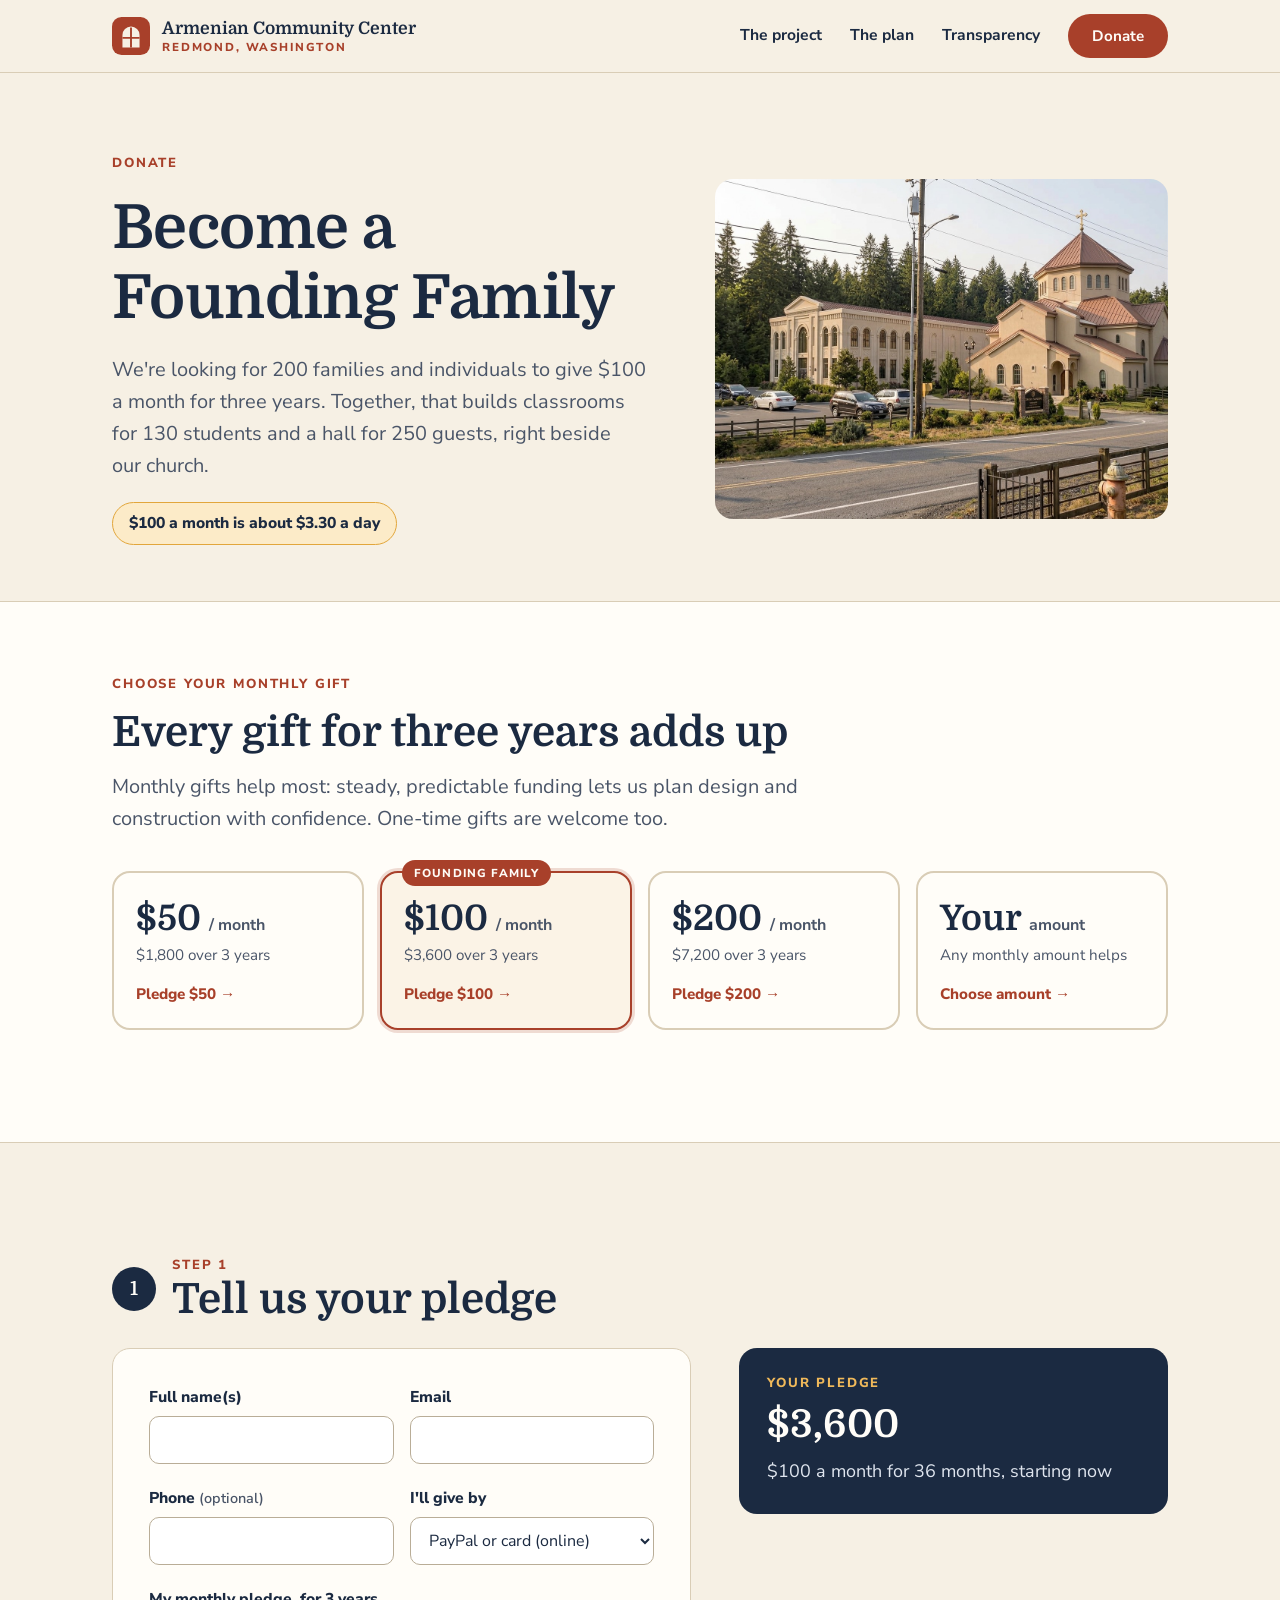
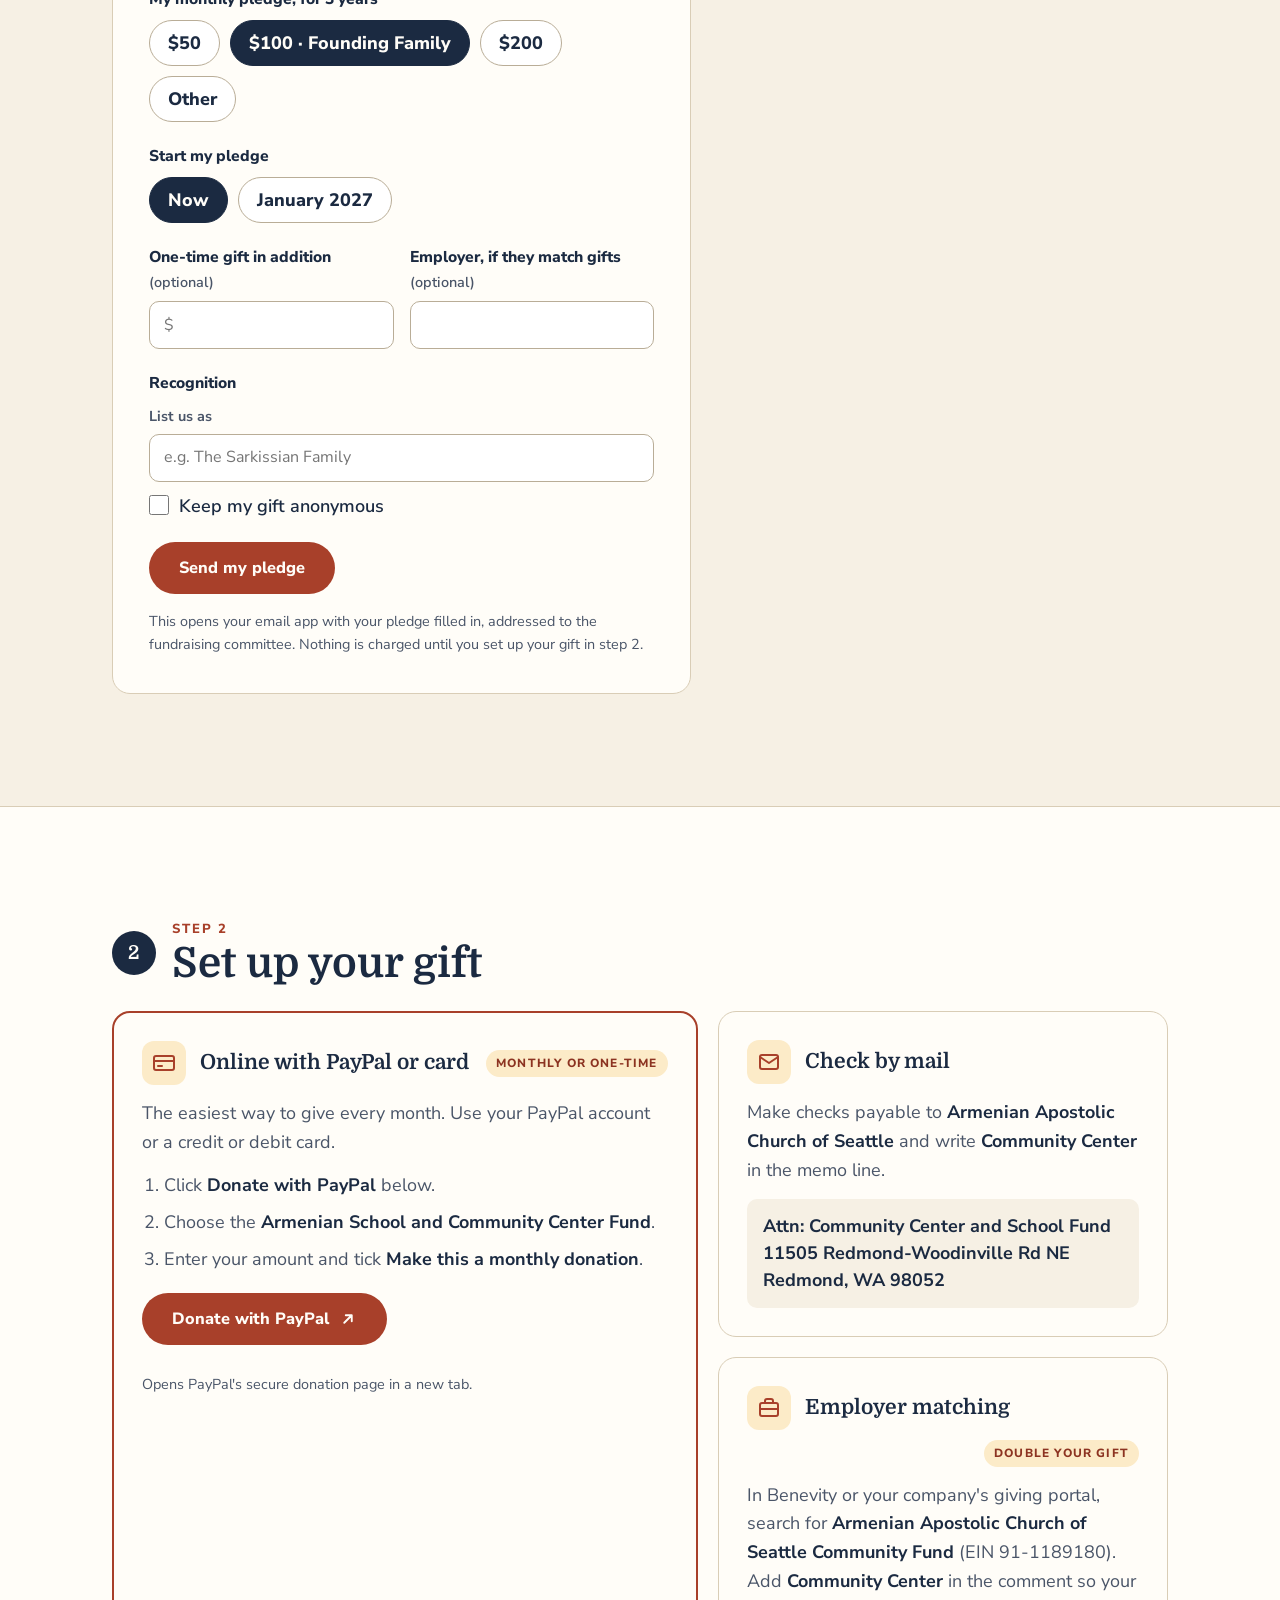
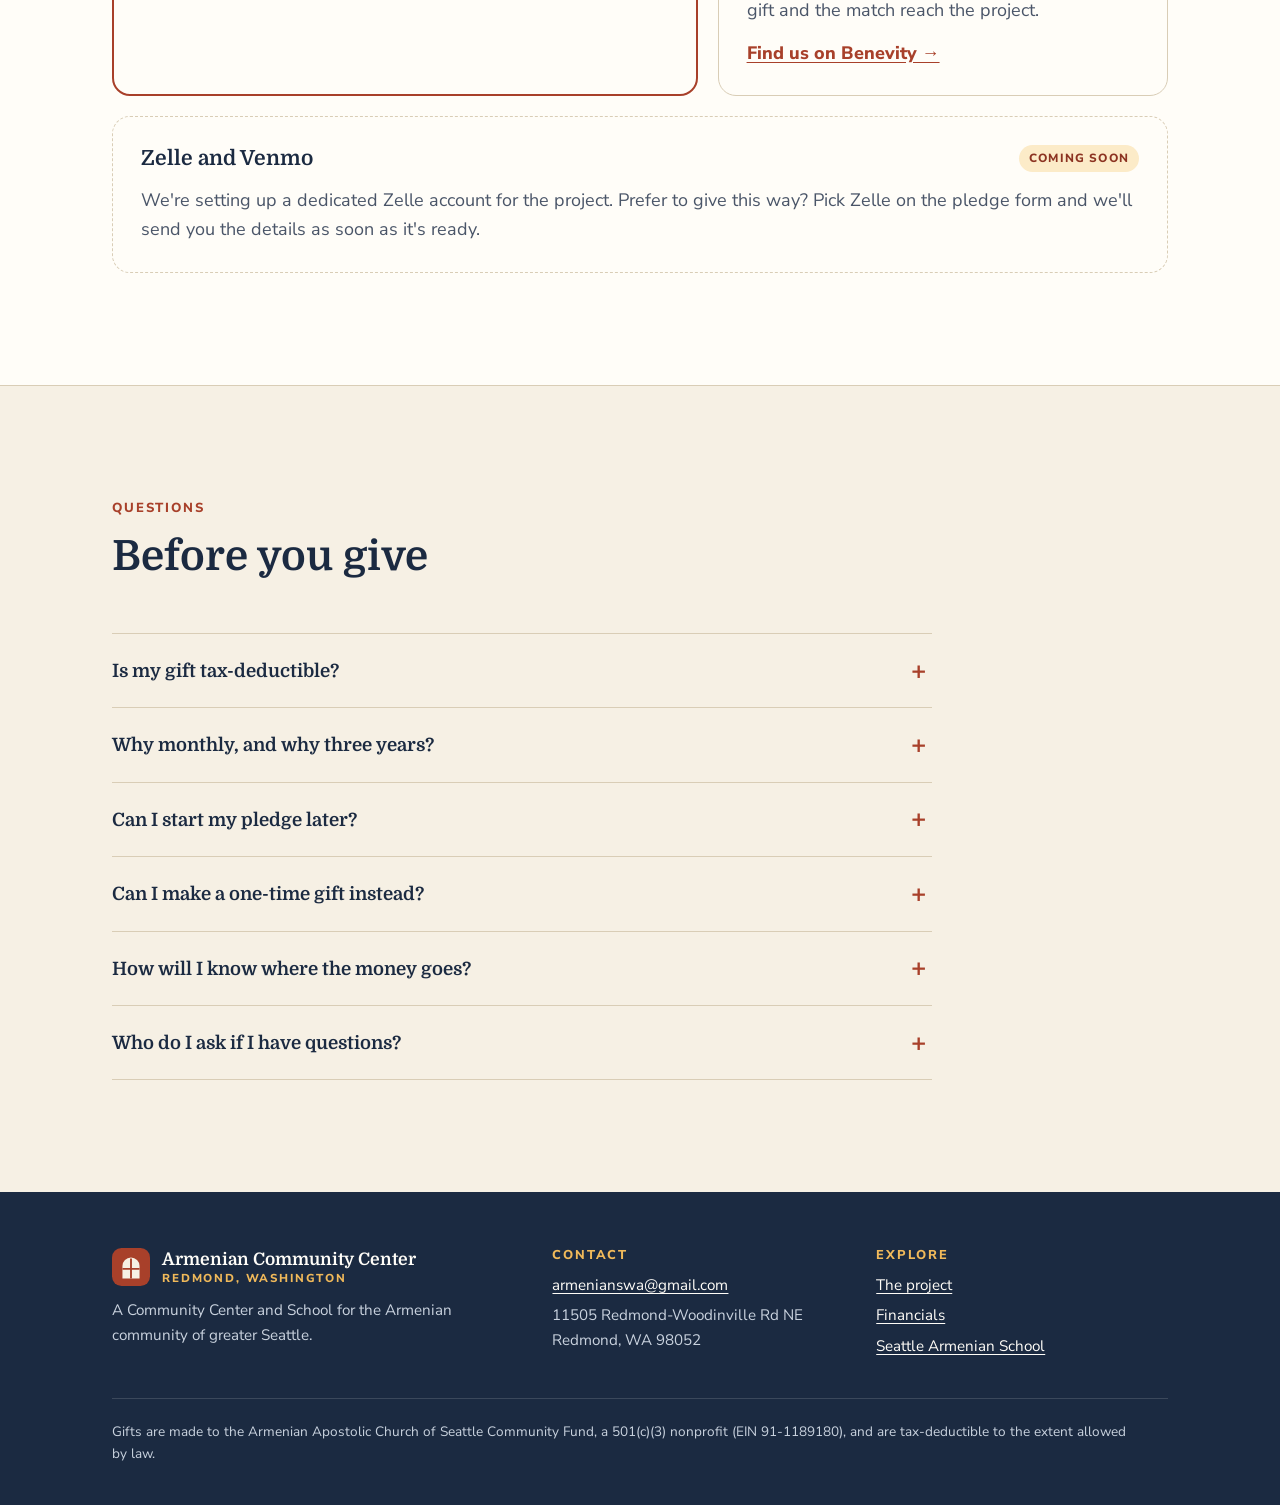
==== donate.html @ 94c4f982 "Add files via upload" ====
<!doctype html>
<html lang="en">
<head>
  <meta charset="utf-8">
  <meta name="viewport" content="width=device-width, initial-scale=1">
  <title>Donate · Armenian Community Center in Redmond</title>
  <meta name="description" content="Become a Founding Family: $100 a month for three years helps build the new Armenian Community Center and School in Redmond, WA.">
  <link rel="canonical" href="https://armenianheritagecenter.org/donate.html">
  <meta name="theme-color" content="#1b2a41">

  <meta property="og:type" content="website">
  <meta property="og:title" content="Become a Founding Family">
  <meta property="og:description" content="$100 a month for three years, about $3.30 a day, builds a home for the next generation of our community.">
  <meta property="og:url" content="https://armenianheritagecenter.org/donate.html">
  <meta property="og:image" content="https://armenianheritagecenter.org/assets/img/og-image.jpg">
  <meta name="twitter:card" content="summary_large_image">

  <link rel="icon" href="favicon.svg" type="image/svg+xml">
  <link rel="preconnect" href="https://fonts.googleapis.com">
  <link rel="preconnect" href="https://fonts.gstatic.com" crossorigin>
  <link href="https://fonts.googleapis.com/css2?family=Domine:wght@400..700&family=Nunito+Sans:wght@400;600;700;800&display=swap" rel="stylesheet">
  <link rel="stylesheet" href="assets/css/styles.css">
  <script src="assets/js/pledge.js" defer></script>
</head>
<body>
  <a class="skip-link" href="#main">Skip to content</a>

  <header class="site-header">
    <div class="wrap">
      <a class="brand" href="./" aria-label="Armenian Community Center, home">
        <svg class="brand-mark" viewBox="0 0 40 40" aria-hidden="true"><rect width="40" height="40" rx="10" fill="#a8402a"/><path d="M11 32V19a9 9 0 0 1 18 0v13z" fill="#f6f0e4"/><path d="M20 11v21M11 22h18" stroke="#a8402a" stroke-width="2"/></svg>
        <span class="brand-text">
          <span class="brand-name">Armenian Community Center</span>
          <span class="brand-sub">Redmond, Washington</span>
        </span>
      </a>
      <nav class="site-nav" aria-label="Main">
        <a class="nav-link" href="./#project">The project</a>
        <a class="nav-link" href="./#plan">The plan</a>
        <a class="nav-link" href="./#transparency">Transparency</a>
        <a class="btn btn-primary" href="donate.html" aria-current="page">Donate</a>
      </nav>
    </div>
  </header>

  <main id="main">

    <!-- Hero -->
    <section class="donate-hero">
      <div class="wrap">
        <div class="donate-hero-grid">
          <div class="donate-hero-copy">
            <p class="eyebrow">Donate</p>
            <h1>Become a Founding Family</h1>
            <p class="lede">We're looking for 200 families and individuals to give $100 a month for three years. Together, that builds classrooms for 130 students and a hall for 250 guests, right beside our church.</p>
            <p class="daily">$100 a month is about $3.30 a day</p>
          </div>
          <img src="assets/img/street.jpg" width="1195" height="896" alt="Street view rendering of the church and the new Community Center behind it">
        </div>
      </div>
    </section>

    <!-- Tiers -->
    <section class="section section-alt" style="padding-top:clamp(48px,6vw,72px)">
      <div class="wrap">
        <div class="section-head" style="margin-bottom:36px">
          <p class="eyebrow">Choose your monthly gift</p>
          <h2>Every gift for three years adds up</h2>
          <p class="lede">Monthly gifts help most: steady, predictable funding lets us plan design and construction with confidence. One-time gifts are welcome too.</p>
        </div>

        <div class="tiers">
          <button type="button" class="tier" data-amount="50" aria-pressed="false">
            <span class="tier-amount">$50 <small>/ month</small></span>
            <span class="tier-total">$1,800 over 3 years</span>
            <span class="tier-cta">Pledge $50 →</span>
          </button>
          <button type="button" class="tier tier-featured" data-amount="100" aria-pressed="true">
            <span class="tier-badge">Founding Family</span>
            <span class="tier-amount">$100 <small>/ month</small></span>
            <span class="tier-total">$3,600 over 3 years</span>
            <span class="tier-cta">Pledge $100 →</span>
          </button>
          <button type="button" class="tier" data-amount="200" aria-pressed="false">
            <span class="tier-amount">$200 <small>/ month</small></span>
            <span class="tier-total">$7,200 over 3 years</span>
            <span class="tier-cta">Pledge $200 →</span>
          </button>
          <button type="button" class="tier" data-amount="other" aria-pressed="false">
            <span class="tier-amount">Your <small>amount</small></span>
            <span class="tier-total">Any monthly amount helps</span>
            <span class="tier-cta">Choose amount →</span>
          </button>
        </div>
      </div>
    </section>

    <!-- Step 1: Pledge -->
    <section class="section" id="pledge">
      <div class="wrap">
        <div class="step-head">
          <span class="step-num" aria-hidden="true">1</span>
          <div>
            <p class="eyebrow">Step 1</p>
            <h2>Tell us your pledge</h2>
          </div>
        </div>

        <div class="pledge">
          <form class="form" id="pledge-form" novalidate>
            <div class="field-row">
              <div class="field">
                <label for="p-name">Full name(s)</label>
                <input id="p-name" name="name" type="text" autocomplete="name" required>
              </div>
              <div class="field">
                <label for="p-email">Email</label>
                <input id="p-email" name="email" type="email" autocomplete="email" required>
              </div>
            </div>
            <div class="field-row">
              <div class="field">
                <label for="p-phone">Phone <span class="hint">(optional)</span></label>
                <input id="p-phone" name="phone" type="tel" autocomplete="tel">
              </div>
              <div class="field">
                <label for="p-method">I'll give by</label>
                <select id="p-method" name="method">
                  <option>PayPal or card (online)</option>
                  <option>Check</option>
                  <option>Employer match (Benevity or similar)</option>
                  <option>Zelle, when available</option>
                  <option>Not sure yet, please contact me</option>
                </select>
              </div>
            </div>

            <fieldset>
              <legend>My monthly pledge, for 3 years</legend>
              <div class="chips">
                <label class="chip"><input type="radio" name="amount" value="50"><span>$50</span></label>
                <label class="chip"><input type="radio" name="amount" value="100" checked><span>$100 · Founding Family</span></label>
                <label class="chip"><input type="radio" name="amount" value="200"><span>$200</span></label>
                <label class="chip"><input type="radio" name="amount" value="other"><span>Other</span></label>
              </div>
              <div class="other-amount" id="other-wrap">
                <span aria-hidden="true">$</span>
                <input id="p-other" name="other" type="text" inputmode="decimal" aria-label="Other monthly amount in dollars" placeholder="Monthly amount">
              </div>
            </fieldset>

            <fieldset>
              <legend>Start my pledge</legend>
              <div class="chips">
                <label class="chip"><input type="radio" name="start" value="Now" checked><span>Now</span></label>
                <label class="chip"><input type="radio" name="start" value="January 2027"><span>January 2027</span></label>
              </div>
            </fieldset>

            <div class="field-row">
              <div class="field">
                <label for="p-onetime">One-time gift in addition <span class="hint">(optional)</span></label>
                <input id="p-onetime" name="onetime" type="text" inputmode="decimal" placeholder="$">
              </div>
              <div class="field">
                <label for="p-employer">Employer, if they match gifts <span class="hint">(optional)</span></label>
                <input id="p-employer" name="employer" type="text" autocomplete="organization">
              </div>
            </div>

            <fieldset>
              <legend>Recognition</legend>
              <div class="field">
                <label for="p-listas" class="hint" style="font-weight:700">List us as</label>
                <input id="p-listas" name="listas" type="text" placeholder="e.g. The Sarkissian Family">
              </div>
              <label class="check"><input type="checkbox" name="anonymous" id="p-anon"> Keep my gift anonymous</label>
            </fieldset>

            <p class="form-error" id="form-error" role="alert"></p>
            <button type="submit" class="btn btn-primary">Send my pledge</button>
            <p class="fine" style="margin-top:-6px">This opens your email app with your pledge filled in, addressed to the fundraising committee. Nothing is charged until you set up your gift in step 2.</p>
          </form>

          <aside class="pledge-aside" aria-live="polite">
            <div class="aside-box">
              <h3>Your pledge</h3>
              <div class="aside-total" id="sum-total">$3,600</div>
              <p id="sum-detail">$100 a month for 36 months</p>
            </div>

            <div class="sent" id="sent">
              <h3>Almost done: press send in your email app</h3>
              <p>If no email window opened, copy your pledge below and send it to <a href="mailto:armenianswa@gmail.com">armenianswa@gmail.com</a>.</p>
              <pre id="sent-text"></pre>
              <div class="actions">
                <button type="button" class="btn btn-ghost" id="copy-btn">Copy pledge</button>
                <a class="btn btn-primary" href="#ways">Next: set up your gift</a>
              </div>
            </div>
          </aside>
        </div>
      </div>
    </section>

    <!-- Step 2: Ways to give -->
    <section class="section section-alt" id="ways">
      <div class="wrap">
        <div class="step-head">
          <span class="step-num" aria-hidden="true">2</span>
          <div>
            <p class="eyebrow">Step 2</p>
            <h2>Set up your gift</h2>
          </div>
        </div>

        <div class="ways">
          <article class="way way-featured">
            <div class="way-head">
              <div class="card-icon" aria-hidden="true"><svg viewBox="0 0 24 24" fill="none" stroke="currentColor" stroke-width="2" stroke-linecap="round" stroke-linejoin="round"><rect x="2" y="5" width="20" height="14" rx="2"/><path d="M2 10h20M6 15h4"/></svg></div>
              <h3>Online with PayPal or card</h3>
              <span class="way-tag">Monthly or one-time</span>
            </div>
            <p>The easiest way to give every month. Use your PayPal account or a credit or debit card.</p>
            <ol>
              <li>Click <b>Donate with PayPal</b> below.</li>
              <li>Choose the <b>Armenian School and Community Center Fund</b>.</li>
              <li>Enter your amount and tick <b>Make this a monthly donation</b>.</li>
            </ol>
            <a class="btn btn-primary" href="https://www.paypal.com/donate/?hosted_button_id=6P25MGTZ4MEZ8" target="_blank" rel="noopener" style="align-self:flex-start;margin-top:6px">
              Donate with PayPal
              <svg viewBox="0 0 24 24" fill="none" stroke="currentColor" stroke-width="2.5" stroke-linecap="round" stroke-linejoin="round" aria-hidden="true"><path d="M7 17 17 7M9 7h8v8"/></svg>
            </a>
            <p class="fine">Opens PayPal's secure donation page in a new tab.</p>
          </article>

          <article class="way">
            <div class="way-head">
              <div class="card-icon" aria-hidden="true"><svg viewBox="0 0 24 24" fill="none" stroke="currentColor" stroke-width="2" stroke-linecap="round" stroke-linejoin="round"><rect x="3" y="5" width="18" height="14" rx="2"/><path d="m3 7 9 6 9-6"/></svg></div>
              <h3>Check by mail</h3>
            </div>
            <p>Make checks payable to <b style="color:var(--navy)">Armenian Apostolic Church of Seattle</b> and write <b style="color:var(--navy)">Community Center</b> in the memo line.</p>
            <address class="address">
              Attn: Community Center and School Fund<br>
              11505 Redmond-Woodinville Rd NE<br>
              Redmond, WA 98052
            </address>
          </article>

          <article class="way">
            <div class="way-head">
              <div class="card-icon" aria-hidden="true"><svg viewBox="0 0 24 24" fill="none" stroke="currentColor" stroke-width="2" stroke-linecap="round" stroke-linejoin="round"><rect x="3" y="7" width="18" height="13" rx="2"/><path d="M8 7V5a2 2 0 0 1 2-2h4a2 2 0 0 1 2 2v2M3 13h18"/></svg></div>
              <h3>Employer matching</h3>
              <span class="way-tag">Double your gift</span>
            </div>
            <p>In Benevity or your company's giving portal, search for <b style="color:var(--navy)">Armenian Apostolic Church of Seattle Community Fund</b> (EIN 91-1189180). Add <b style="color:var(--navy)">Community Center</b> in the comment so your gift and the match reach the project.</p>
            <a class="card-link" href="https://causes.benevity.org/causes/840-911189180" target="_blank" rel="noopener" style="font-weight:800">Find us on Benevity →</a>
          </article>

          <article class="way ways-soon">
            <div class="way-head">
              <h3>Zelle and Venmo</h3>
              <span class="way-tag">Coming soon</span>
            </div>
            <p>We're setting up a dedicated Zelle account for the project. Prefer to give this way? Pick Zelle on the pledge form and we'll send you the details as soon as it's ready.</p>
          </article>
        </div>
      </div>
    </section>

    <!-- FAQ -->
    <section class="section" id="faq">
      <div class="wrap">
        <div class="section-head">
          <p class="eyebrow">Questions</p>
          <h2>Before you give</h2>
        </div>
        <div class="faq">
          <details>
            <summary>Is my gift tax-deductible?</summary>
            <p>Yes, to the extent allowed by law. Gifts are made to the Armenian Apostolic Church of Seattle Community Fund, a 501(c)(3) nonprofit, EIN 91-1189180.</p>
          </details>
          <details>
            <summary>Why monthly, and why three years?</summary>
            <p>Steady monthly gifts give the project predictable funding for planning, permits and construction. Three years covers design, building and opening. After that, rental income from the hall, kitchen and classrooms is planned to keep the center self-supporting.</p>
          </details>
          <details>
            <summary>Can I start my pledge later?</summary>
            <p>Yes. Choose January 2027 on the pledge form and we'll follow up when it's time to begin.</p>
          </details>
          <details>
            <summary>Can I make a one-time gift instead?</summary>
            <p>Absolutely. Use PayPal or mail a check for any amount, or add a one-time gift on top of your monthly pledge.</p>
          </details>
          <details>
            <summary>How will I know where the money goes?</summary>
            <p>We publish what has been raised and spent on our <a href="./#transparency">home page</a>, as reported by the project treasurer, and update it as the project moves forward.</p>
          </details>
          <details>
            <summary>Who do I ask if I have questions?</summary>
            <p>Email the fundraising committee at <a href="mailto:armenianswa@gmail.com">armenianswa@gmail.com</a>. We're happy to help.</p>
          </details>
        </div>
      </div>
    </section>

  </main>

  <footer class="site-footer">
    <div class="wrap">
      <div class="footer-grid">
        <div class="footer-brand">
          <a class="brand" href="./">
            <svg class="brand-mark" viewBox="0 0 40 40" aria-hidden="true"><rect width="40" height="40" rx="10" fill="#a8402a"/><path d="M11 32V19a9 9 0 0 1 18 0v13z" fill="#f6f0e4"/><path d="M20 11v21M11 22h18" stroke="#a8402a" stroke-width="2"/></svg>
            <span class="brand-text">
              <span class="brand-name">Armenian Community Center</span>
              <span class="brand-sub">Redmond, Washington</span>
            </span>
          </a>
          <p>A Community Center and School for the Armenian community of greater Seattle.</p>
        </div>
        <div>
          <h3>Contact</h3>
          <ul>
            <li><a href="mailto:armenianswa@gmail.com">armenianswa@gmail.com</a></li>
            <li>11505 Redmond-Woodinville Rd NE<br>Redmond, WA 98052</li>
          </ul>
        </div>
        <div>
          <h3>Explore</h3>
          <ul>
            <li><a href="./">The project</a></li>
            <li><a href="./#transparency">Financials</a></li>
            <li><a href="https://seattlearmenianschool.org/" rel="noopener">Seattle Armenian School</a></li>
          </ul>
        </div>
      </div>
      <p class="footer-legal">Gifts are made to the Armenian Apostolic Church of Seattle Community Fund, a 501(c)(3) nonprofit (EIN 91-1189180), and are tax-deductible to the extent allowed by law.</p>
    </div>
  </footer>
</body>
</html>
---- assets/css/styles.css ----
/* Armenian Community Center — shared styles
   Palette and type match the campaign deck and pledge form. */

:root {
  --cream: #f6f0e4;
  --paper: #fffdf8;
  --sand: #e9e1d2;
  --line: #d9cdb6;
  --navy: #1b2a41;
  --navy-2: #26395a;
  --muted: #4a5568;
  --rust: #a8402a;
  --rust-dark: #8c3321;
  --gold: #f0b95a;
  --gold-soft: #fcebc8;

  --serif: "Domine", Georgia, "Times New Roman", serif;
  --sans: "Nunito Sans", "Helvetica Neue", Arial, sans-serif;

  --radius: 18px;
  --radius-sm: 12px;
  --wrap: 1120px;
  --gutter: clamp(16px, 4vw, 32px);
  --section: clamp(64px, 9vw, 112px);

  color-scheme: light;
}

*,
*::before,
*::after { box-sizing: border-box; }

html { scroll-behavior: smooth; -webkit-text-size-adjust: 100%; }

body {
  margin: 0;
  background: var(--cream);
  color: var(--navy);
  font-family: var(--sans);
  font-size: 18px;
  line-height: 1.6;
  text-rendering: optimizeLegibility;
}

img { display: block; max-width: 100%; height: auto; }

a { color: var(--rust); text-underline-offset: 3px; }
a:hover { color: var(--rust-dark); }

h1, h2, h3 {
  font-family: var(--serif);
  font-weight: 700;
  line-height: 1.15;
  margin: 0;
  text-wrap: balance;
}
h1 { font-size: clamp(2.3rem, 5.4vw, 3.8rem); letter-spacing: -0.01em; }
h2 { font-size: clamp(1.8rem, 3.6vw, 2.6rem); }
h3 { font-size: 1.3rem; }
p { margin: 0; text-wrap: pretty; }

:focus-visible { outline: 3px solid var(--gold); outline-offset: 3px; border-radius: 4px; }

.wrap { width: 100%; max-width: var(--wrap); margin: 0 auto; padding: 0 var(--gutter); }

.eyebrow {
  font-family: var(--sans);
  font-size: 0.82rem;
  font-weight: 800;
  letter-spacing: 0.14em;
  text-transform: uppercase;
  color: var(--rust);
}

.lede { font-size: clamp(1.08rem, 1.6vw, 1.25rem); color: var(--muted); max-width: 40em; }

.skip-link {
  position: absolute; left: -9999px; top: 0;
  background: var(--navy); color: var(--paper); padding: 10px 16px; z-index: 100;
}
.skip-link:focus { left: 16px; top: 16px; }

/* ---------- Buttons ---------- */

.btn {
  display: inline-flex; align-items: center; justify-content: center; gap: 10px;
  min-height: 52px; padding: 0 28px;
  border-radius: 999px; border: 2px solid transparent;
  font-family: var(--sans); font-size: 1.02rem; font-weight: 800;
  text-decoration: none; cursor: pointer;
  transition: background-color .15s ease, color .15s ease, border-color .15s ease, transform .15s ease;
}
.btn:active { transform: translateY(1px); }
.btn-primary { background: var(--rust); color: var(--paper); }
.btn-primary:hover { background: var(--rust-dark); color: var(--paper); }
.btn-ghost { background: transparent; color: var(--navy); border-color: var(--navy); }
.btn-ghost:hover { background: var(--navy); color: var(--paper); }
.btn-light { background: var(--paper); color: var(--navy); }
.btn-light:hover { background: var(--gold); color: var(--navy); }
.btn-gold { background: var(--gold); color: var(--navy); }
.btn-gold:hover { background: #e6a940; color: var(--navy); }
.btn svg { width: 18px; height: 18px; flex: none; }

/* ---------- Header ---------- */

.site-header {
  position: sticky; top: 0; z-index: 50;
  background: rgba(246, 240, 228, 0.92);
  backdrop-filter: saturate(140%) blur(10px);
  -webkit-backdrop-filter: saturate(140%) blur(10px);
  border-bottom: 1px solid var(--line);
}
.site-header .wrap { display: flex; align-items: center; justify-content: space-between; gap: 16px; min-height: 72px; }

.brand { display: flex; align-items: center; gap: 12px; text-decoration: none; color: var(--navy); }
.brand:hover { color: var(--navy); }
.brand-mark { width: 38px; height: 38px; flex: none; }
.brand-text { display: flex; flex-direction: column; line-height: 1.1; }
.brand-name { font-family: var(--serif); font-weight: 700; font-size: 1.08rem; }
.brand-sub { font-size: 0.72rem; font-weight: 800; letter-spacing: 0.16em; text-transform: uppercase; color: var(--rust); margin-top: 3px; }

.site-nav { display: flex; align-items: center; gap: 28px; }
.site-nav a { color: var(--navy); text-decoration: none; font-weight: 700; font-size: 0.98rem; }
.site-nav a:hover { color: var(--rust); }
.site-nav .nav-link[aria-current="page"] { color: var(--rust); }
.site-nav .btn { min-height: 44px; padding: 0 22px; font-size: 0.95rem; color: var(--paper); }
.site-nav .btn:hover { color: var(--paper); }

@media (max-width: 760px) {
  .site-nav .nav-link { display: none; }
  .brand-name { font-size: 1rem; }
}
@media (max-width: 480px) {
  .site-header .brand-sub { display: none; }
  .site-header .wrap { min-height: 64px; }
  .site-nav .btn { min-height: 42px; padding: 0 18px; }
}

/* ---------- Hero ---------- */

.hero { padding: clamp(40px, 7vw, 88px) 0 var(--section); }
.hero-grid { display: grid; grid-template-columns: 1.05fr 1fr; gap: clamp(32px, 5vw, 64px); align-items: center; }
.hero-copy { display: flex; flex-direction: column; gap: 22px; }
.hero-actions { display: flex; flex-wrap: wrap; gap: 12px; margin-top: 6px; }
.hero-media { position: relative; }
.hero-media img { width: 100%; aspect-ratio: 4 / 3.3; object-fit: cover; border-radius: var(--radius); box-shadow: 0 30px 60px -30px rgba(27, 42, 65, 0.45); }
.hero-media figcaption { margin-top: 10px; font-size: 0.85rem; color: var(--muted); }

@media (max-width: 900px) {
  .hero-grid { grid-template-columns: 1fr; }
  .hero-media { order: -1; }
  .hero-media img { aspect-ratio: 4 / 3; }
}

/* ---------- Stat strip ---------- */

.stats {
  display: grid; grid-template-columns: repeat(4, 1fr);
  background: var(--navy); color: var(--paper);
  border-radius: var(--radius); overflow: hidden;
  margin-top: clamp(40px, 6vw, 72px);
}
.stat { padding: 26px 24px; border-left: 1px solid rgba(255, 253, 248, 0.14); }
.stat:first-child { border-left: none; }
.stat-num { font-family: var(--serif); font-size: clamp(1.9rem, 3.4vw, 2.6rem); font-weight: 700; color: var(--gold); line-height: 1.1; }
.stat-label { font-size: 0.98rem; color: #dfe5ee; margin-top: 6px; }

@media (max-width: 760px) {
  .stats { grid-template-columns: 1fr 1fr; }
  .stat:nth-child(3) { border-left: none; }
  .stat:nth-child(n+3) { border-top: 1px solid rgba(255, 253, 248, 0.14); }
}

/* ---------- Sections ---------- */

.section { padding: var(--section) 0; }
.section-alt { background: var(--paper); border-top: 1px solid var(--line); border-bottom: 1px solid var(--line); }
.section-dark { background: var(--navy); color: var(--paper); }
.section-dark .eyebrow { color: var(--gold); }
.section-dark .lede { color: #dfe5ee; }

.section-head { display: flex; flex-direction: column; gap: 14px; margin-bottom: clamp(32px, 5vw, 52px); max-width: 760px; }

/* ---------- Today → Tomorrow ---------- */

.compare { display: flex; flex-direction: column; gap: 12px; }
.compare-head, .compare-row { display: grid; grid-template-columns: 150px 1fr 40px 1.15fr; gap: 16px; align-items: stretch; }
.compare-head { padding-bottom: 4px; }
.compare-head span { font-size: 0.8rem; font-weight: 800; letter-spacing: 0.14em; text-transform: uppercase; }
.compare-head .from { grid-column: 2; color: var(--muted); }
.compare-head .to { grid-column: 4; color: var(--rust); }
.compare-label { align-self: center; font-size: 0.82rem; font-weight: 800; letter-spacing: 0.14em; text-transform: uppercase; }
.compare-from, .compare-to { padding: 16px 20px; border-radius: var(--radius-sm); font-size: 1.02rem; line-height: 1.45; display: flex; align-items: center; }
.compare-from { background: var(--sand); color: #3d4654; }
.compare-to { background: var(--navy); color: var(--paper); }
.compare-to b { color: var(--gold); }
.compare-arrow { align-self: center; justify-self: center; color: var(--rust); }
.compare-arrow svg { width: 28px; height: 28px; }

@media (max-width: 760px) {
  .compare-head { display: none; }
  .compare-row { grid-template-columns: 1fr; gap: 8px; padding-top: 18px; border-top: 1px solid var(--line); }
  .compare-row:first-of-type { border-top: none; padding-top: 0; }
  .compare-arrow { transform: rotate(90deg); justify-self: start; margin-left: 16px; }
  .compare-arrow svg { width: 22px; height: 22px; }
}

/* ---------- Floor plans ---------- */

.floors { display: grid; grid-template-columns: 1fr 1fr; gap: 28px; }
.floor { background: var(--paper); border: 1px solid var(--line); border-radius: var(--radius); overflow: hidden; display: flex; flex-direction: column; }
.floor-img { display: block; background: #eeeae2; }
.floor-img img { width: 100%; aspect-ratio: 4 / 3; object-fit: contain; transition: transform .4s ease; }
.floor-img:hover img { transform: scale(1.03); }
.floor-body { padding: 26px 28px 30px; display: flex; flex-direction: column; gap: 12px; }
.ticks { margin: 4px 0 0; padding: 0; list-style: none; display: flex; flex-direction: column; gap: 8px; }
.ticks li { position: relative; padding-left: 22px; color: var(--muted); }
.ticks li::before { content: ""; position: absolute; left: 2px; top: 0.62em; width: 8px; height: 8px; border-radius: 2px; background: var(--rust); transform: rotate(45deg); }
.ticks li b { color: var(--navy); }

.site-note { display: grid; grid-template-columns: 1.2fr 1fr; gap: clamp(28px, 4vw, 52px); align-items: center; margin-top: clamp(40px, 6vw, 64px); }
.site-note img { border-radius: var(--radius); width: 100%; aspect-ratio: 4 / 3; object-fit: cover; }
.site-note-copy { display: flex; flex-direction: column; gap: 14px; }

@media (max-width: 860px) {
  .floors, .site-note { grid-template-columns: 1fr; }
}

/* ---------- The plan ---------- */

.equation {
  display: grid; grid-template-columns: repeat(3, 1fr) auto 1.25fr; gap: 0; align-items: stretch;
  background: rgba(255, 253, 248, 0.06); border: 1px solid rgba(255, 253, 248, 0.16); border-radius: var(--radius); overflow: hidden;
}
.eq-part { padding: 26px 24px; display: flex; flex-direction: column; gap: 4px; border-left: 1px solid rgba(255, 253, 248, 0.16); }
.eq-part:first-child { border-left: none; }
.eq-num { font-family: var(--serif); font-size: clamp(1.8rem, 3.2vw, 2.5rem); font-weight: 700; line-height: 1.1; }
.eq-label { color: #dfe5ee; font-size: 0.98rem; }
.eq-equals { display: flex; align-items: center; padding: 0 6px; font-family: var(--serif); font-size: 2rem; color: var(--gold); border-left: 1px solid rgba(255, 253, 248, 0.16); }
.eq-total { background: var(--gold); color: var(--navy); }
.eq-total .eq-label { color: var(--navy); }

.plan-notes { display: grid; grid-template-columns: repeat(3, 1fr); gap: 24px; margin-top: 36px; }
.plan-note { display: flex; flex-direction: column; gap: 8px; }
.plan-note h3 { font-size: 1.12rem; color: var(--gold); font-family: var(--sans); font-weight: 800; }
.plan-note p { color: #dfe5ee; }

.timeline { list-style: none; margin: clamp(48px, 7vw, 72px) 0 0; padding: 0; display: grid; grid-template-columns: repeat(4, 1fr); }
.timeline li { position: relative; padding: 34px 20px 0 0; }
.timeline li::before { content: ""; position: absolute; top: 9px; left: 0; right: 0; height: 4px; background: rgba(255, 253, 248, 0.25); }
.timeline li::after { content: ""; position: absolute; top: 0; left: 0; width: 22px; height: 22px; border-radius: 50%; background: var(--navy); border: 4px solid var(--paper); }
.timeline li.done::after { background: var(--gold); border-color: var(--gold); }
.timeline li:last-child::before { right: 24px; }
.tl-when { font-size: 0.8rem; font-weight: 800; letter-spacing: 0.14em; text-transform: uppercase; color: var(--gold); }
.tl-what { font-family: var(--serif); font-size: 1.15rem; margin-top: 6px; line-height: 1.3; }
.tl-detail { color: #c9d2de; font-size: 0.95rem; margin-top: 4px; }

@media (max-width: 860px) {
  .equation { grid-template-columns: 1fr 1fr 1fr; }
  .eq-equals { display: none; }
  .eq-total { grid-column: 1 / -1; border-left: none; border-top: 1px solid rgba(255, 253, 248, 0.16); }
  .plan-notes { grid-template-columns: 1fr; }
  .timeline { grid-template-columns: 1fr; gap: 26px; }
  .timeline li { padding: 0 0 0 40px; }
  .timeline li::before { top: 22px; bottom: -30px; left: 9px; right: auto; width: 4px; height: auto; }
  .timeline li:last-child::before { display: none; }
}
@media (max-width: 520px) {
  .equation { grid-template-columns: 1fr; }
  .eq-part { border-left: none; border-top: 1px solid rgba(255, 253, 248, 0.16); }
  .eq-part:first-child { border-top: none; }
}

/* ---------- Transparency ---------- */

.money { display: grid; grid-template-columns: repeat(3, 1fr); gap: 20px; }
.money-card { background: var(--paper); border: 1px solid var(--line); border-radius: var(--radius); padding: 26px 28px; }
.money-label { font-size: 0.8rem; font-weight: 800; letter-spacing: 0.14em; text-transform: uppercase; color: var(--rust); }
.money-num { font-family: var(--serif); font-size: clamp(2rem, 3.6vw, 2.7rem); font-weight: 700; margin-top: 6px; line-height: 1.1; }
.money-detail { color: var(--muted); margin-top: 6px; font-size: 0.98rem; }

.ledger { margin-top: 24px; background: var(--paper); border: 1px solid var(--line); border-radius: var(--radius); padding: 10px 28px; }
.ledger-row { display: flex; justify-content: space-between; gap: 16px; padding: 14px 0; border-top: 1px solid var(--line); }
.ledger-row:first-child { border-top: none; }
.ledger-row span:last-child { font-weight: 800; white-space: nowrap; font-variant-numeric: tabular-nums; }
.ledger-row.total span { font-weight: 800; }
.fine { font-size: 0.9rem; color: var(--muted); margin-top: 14px; }

@media (max-width: 760px) {
  .money { grid-template-columns: 1fr; }
  .ledger { padding: 6px 20px; }
}

/* ---------- Help cards ---------- */

.cards { display: grid; grid-template-columns: repeat(3, 1fr); gap: 20px; }
.card { background: var(--paper); border: 1px solid var(--line); border-radius: var(--radius); padding: 28px; display: flex; flex-direction: column; gap: 12px; }
.card-icon { width: 44px; height: 44px; border-radius: 12px; background: var(--gold-soft); color: var(--rust); display: grid; place-items: center; }
.card-icon svg { width: 24px; height: 24px; }
.card p { color: var(--muted); }
.card .card-link { margin-top: auto; padding-top: 6px; font-weight: 800; }

@media (max-width: 860px) { .cards { grid-template-columns: 1fr; } }

/* ---------- CTA band ---------- */

.cta-band { background: var(--rust); color: var(--paper); border-radius: var(--radius); padding: clamp(32px, 5vw, 56px); display: grid; grid-template-columns: 1fr auto; gap: 28px; align-items: center; }
.cta-band h2 { color: var(--paper); }
.cta-band p { color: #fbe3dc; margin-top: 10px; font-size: 1.1rem; }

@media (max-width: 760px) { .cta-band { grid-template-columns: 1fr; } }

/* ---------- Footer ---------- */

.site-footer { background: var(--navy); color: #c9d2de; padding: 56px 0 40px; font-size: 0.95rem; }
.site-footer a { color: var(--paper); }
.site-footer a:hover { color: var(--gold); }
.footer-grid { display: grid; grid-template-columns: 1.4fr 1fr 1fr; gap: 32px; }
.footer-grid h3 { font-family: var(--sans); font-size: 0.8rem; font-weight: 800; letter-spacing: 0.14em; text-transform: uppercase; color: var(--gold); margin-bottom: 10px; }
.footer-grid ul { list-style: none; margin: 0; padding: 0; display: flex; flex-direction: column; gap: 6px; }
.footer-brand { display: flex; flex-direction: column; gap: 12px; }
.footer-brand .brand { color: var(--paper); }
.footer-brand .brand-sub { color: var(--gold); }
.footer-legal { border-top: 1px solid rgba(255, 253, 248, 0.14); margin-top: 40px; padding-top: 22px; font-size: 0.85rem; }

@media (max-width: 760px) { .footer-grid { grid-template-columns: 1fr; } }

/* ================= Donate page ================= */

.donate-hero { padding: clamp(40px, 7vw, 80px) 0 clamp(32px, 5vw, 56px); }
.donate-hero-grid { display: grid; grid-template-columns: 1.2fr 1fr; gap: clamp(28px, 5vw, 60px); align-items: center; }
.donate-hero-copy { display: flex; flex-direction: column; gap: 20px; }
.donate-hero img { border-radius: var(--radius); width: 100%; aspect-ratio: 4 / 3; object-fit: cover; }
.daily { display: inline-flex; align-items: center; gap: 10px; align-self: flex-start; padding: 8px 16px; border-radius: 999px; background: var(--gold-soft); border: 1.5px solid #e2a63b; font-weight: 800; font-size: 0.98rem; }

@media (max-width: 860px) {
  .donate-hero-grid { grid-template-columns: 1fr; }
  .donate-hero img { display: none; }
}

/* Tiers */
.tiers { display: grid; grid-template-columns: repeat(4, 1fr); gap: 16px; }
.tier {
  position: relative; display: flex; flex-direction: column; gap: 6px; text-align: left;
  padding: 26px 22px 22px; border-radius: var(--radius); border: 2px solid var(--line); background: var(--paper);
  font: inherit; color: inherit; cursor: pointer; transition: border-color .15s ease, transform .15s ease, box-shadow .15s ease;
}
.tier:hover { border-color: var(--navy); transform: translateY(-2px); }
.tier[aria-pressed="true"] { border-color: var(--rust); box-shadow: 0 0 0 3px rgba(168, 64, 42, 0.18); }
.tier-featured { border-color: var(--rust); background: #fbf3e6; }
.tier-badge { position: absolute; top: -13px; left: 20px; background: var(--rust); color: var(--paper); font-size: 0.72rem; font-weight: 800; letter-spacing: 0.1em; text-transform: uppercase; padding: 4px 12px; border-radius: 999px; }
.tier-amount { font-family: var(--serif); font-size: 2.2rem; font-weight: 700; line-height: 1.1; }
.tier-amount small { font-family: var(--sans); font-size: 1rem; font-weight: 700; color: var(--muted); }
.tier-total { color: var(--muted); font-size: 0.95rem; }
.tier-cta { margin-top: 8px; font-weight: 800; color: var(--rust); font-size: 0.95rem; }

@media (max-width: 860px) { .tiers { grid-template-columns: 1fr 1fr; row-gap: 24px; } }
@media (max-width: 420px) { .tiers { grid-template-columns: 1fr; } }

/* Steps */
.step-head { display: flex; align-items: center; gap: 16px; margin-bottom: 24px; }
.step-num { width: 44px; height: 44px; flex: none; border-radius: 50%; background: var(--navy); color: var(--paper); display: grid; place-items: center; font-family: var(--serif); font-weight: 700; font-size: 1.2rem; }

/* Pledge form */
.pledge { display: grid; grid-template-columns: 1.35fr 1fr; gap: clamp(24px, 4vw, 48px); align-items: start; }
.form { background: var(--paper); border: 1px solid var(--line); border-radius: var(--radius); padding: clamp(22px, 3.5vw, 36px); display: flex; flex-direction: column; gap: 22px; }
.form fieldset { border: none; margin: 0; padding: 0; display: flex; flex-direction: column; gap: 10px; min-width: 0; }
.form legend, .form .label { font-weight: 800; font-size: 0.98rem; padding: 0; margin-bottom: 8px; }
.form .hint { font-weight: 600; color: var(--muted); font-size: 0.9rem; }
.field-row { display: grid; grid-template-columns: 1fr 1fr; gap: 16px; }
.field { display: flex; flex-direction: column; gap: 6px; min-width: 0; }
.field label { font-weight: 800; font-size: 0.98rem; }
.form input[type="text"], .form input[type="email"], .form input[type="tel"], .form select {
  width: 100%; min-height: 48px; padding: 10px 14px;
  border: 1.5px solid #b9ad97; border-radius: 10px; background: #fff;
  font: inherit; font-size: 1rem; color: var(--navy);
}
.form input:focus, .form select:focus { outline: none; border-color: var(--navy); box-shadow: 0 0 0 3px rgba(240, 185, 90, 0.5); }

.chips { display: flex; flex-wrap: wrap; gap: 10px; }
.chip { position: relative; }
.chip input { position: absolute; opacity: 0; inset: 0; width: 100%; height: 100%; margin: 0; cursor: pointer; }
.chip span { display: inline-flex; align-items: center; min-height: 46px; padding: 0 18px; border-radius: 999px; border: 1.5px solid #b9ad97; background: #fff; font-weight: 800; cursor: pointer; transition: all .12s ease; }
.chip input:checked + span { background: var(--navy); border-color: var(--navy); color: var(--paper); }
.chip input:focus-visible + span { outline: 3px solid var(--gold); outline-offset: 2px; }
.other-amount { display: none; align-items: center; gap: 8px; max-width: 220px; }
.other-amount.show { display: flex; }
.other-amount span { font-weight: 800; font-size: 1.2rem; }

.check { display: flex; align-items: flex-start; gap: 10px; font-weight: 600; cursor: pointer; }
.check input { width: 20px; height: 20px; margin: 3px 0 0; accent-color: var(--rust); flex: none; }

.form .btn { align-self: flex-start; }
.form-error { color: #9b1c1c; font-weight: 700; display: none; }
.form-error.show { display: block; }

.pledge-aside { display: flex; flex-direction: column; gap: 18px; position: sticky; top: 96px; }
.aside-box { background: var(--navy); color: var(--paper); border-radius: var(--radius); padding: 28px; display: flex; flex-direction: column; gap: 12px; }
.aside-box h3 { color: var(--gold); font-family: var(--sans); font-size: 0.82rem; font-weight: 800; letter-spacing: 0.14em; text-transform: uppercase; }
.aside-box p { color: #dfe5ee; }
.aside-total { font-family: var(--serif); font-size: 2.4rem; font-weight: 700; line-height: 1.1; color: var(--paper); }

.sent { display: none; flex-direction: column; gap: 14px; background: #eef6ee; border: 1.5px solid #6aa36f; border-radius: var(--radius); padding: 24px; }
.sent.show { display: flex; }
.sent h3 { font-family: var(--sans); font-weight: 800; font-size: 1.1rem; }
.sent pre { margin: 0; white-space: pre-wrap; background: #fff; border: 1px solid var(--line); border-radius: 10px; padding: 14px; font-family: var(--sans); font-size: 0.92rem; max-height: 240px; overflow: auto; }
.sent .actions { display: flex; flex-wrap: wrap; gap: 10px; }
.sent .btn { min-height: 44px; padding: 0 20px; font-size: 0.95rem; }

@media (max-width: 860px) {
  .pledge { grid-template-columns: 1fr; }
  .pledge-aside { position: static; }
}
@media (max-width: 560px) { .field-row { grid-template-columns: 1fr; } }

/* Ways to give */
.ways { display: grid; grid-template-columns: 1.3fr 1fr; gap: 20px; }
.way { min-width: 0; background: var(--paper); border: 1px solid var(--line); border-radius: var(--radius); padding: 28px; display: flex; flex-direction: column; gap: 14px; }
.way-featured { grid-row: span 2; border: 2px solid var(--rust); }
.way-head { display: flex; flex-wrap: wrap; align-items: center; gap: 10px 14px; }
.way-tag { margin-left: auto; font-size: 0.74rem; font-weight: 800; letter-spacing: 0.1em; text-transform: uppercase; background: var(--gold-soft); color: var(--rust-dark); padding: 4px 10px; border-radius: 999px; white-space: nowrap; }
.way p, .way li { color: var(--muted); }
.way ol { margin: 0; padding-left: 22px; display: flex; flex-direction: column; gap: 8px; }
.way ol b { color: var(--navy); }
.address { font-style: normal; background: var(--cream); border-radius: 10px; padding: 14px 16px; color: var(--navy); font-weight: 700; line-height: 1.5; }
.ways-soon { grid-column: 1 / -1; background: transparent; border-style: dashed; }

@media (max-width: 860px) {
  .ways { grid-template-columns: minmax(0, 1fr); }
  .way-featured { grid-row: auto; }
}

/* FAQ */
.faq { max-width: 820px; display: flex; flex-direction: column; }
.faq details { border-top: 1px solid var(--line); }
.faq details:last-child { border-bottom: 1px solid var(--line); }
.faq summary { list-style: none; cursor: pointer; padding: 22px 44px 22px 0; position: relative; font-family: var(--serif); font-weight: 700; font-size: 1.15rem; }
.faq summary::-webkit-details-marker { display: none; }
.faq summary::after { content: "+"; position: absolute; right: 6px; top: 50%; transform: translateY(-50%); font-family: var(--sans); font-size: 1.6rem; color: var(--rust); line-height: 1; }
.faq details[open] summary::after { content: "–"; }
.faq details p { padding: 0 0 22px; color: var(--muted); max-width: 680px; }

/* 404 */
.notfound { min-height: 60vh; display: grid; place-items: center; text-align: center; padding: 80px 0; }
.notfound .wrap { display: flex; flex-direction: column; align-items: center; gap: 18px; }

@media (prefers-reduced-motion: reduce) {
  html { scroll-behavior: auto; }
  * { transition: none !important; }
}
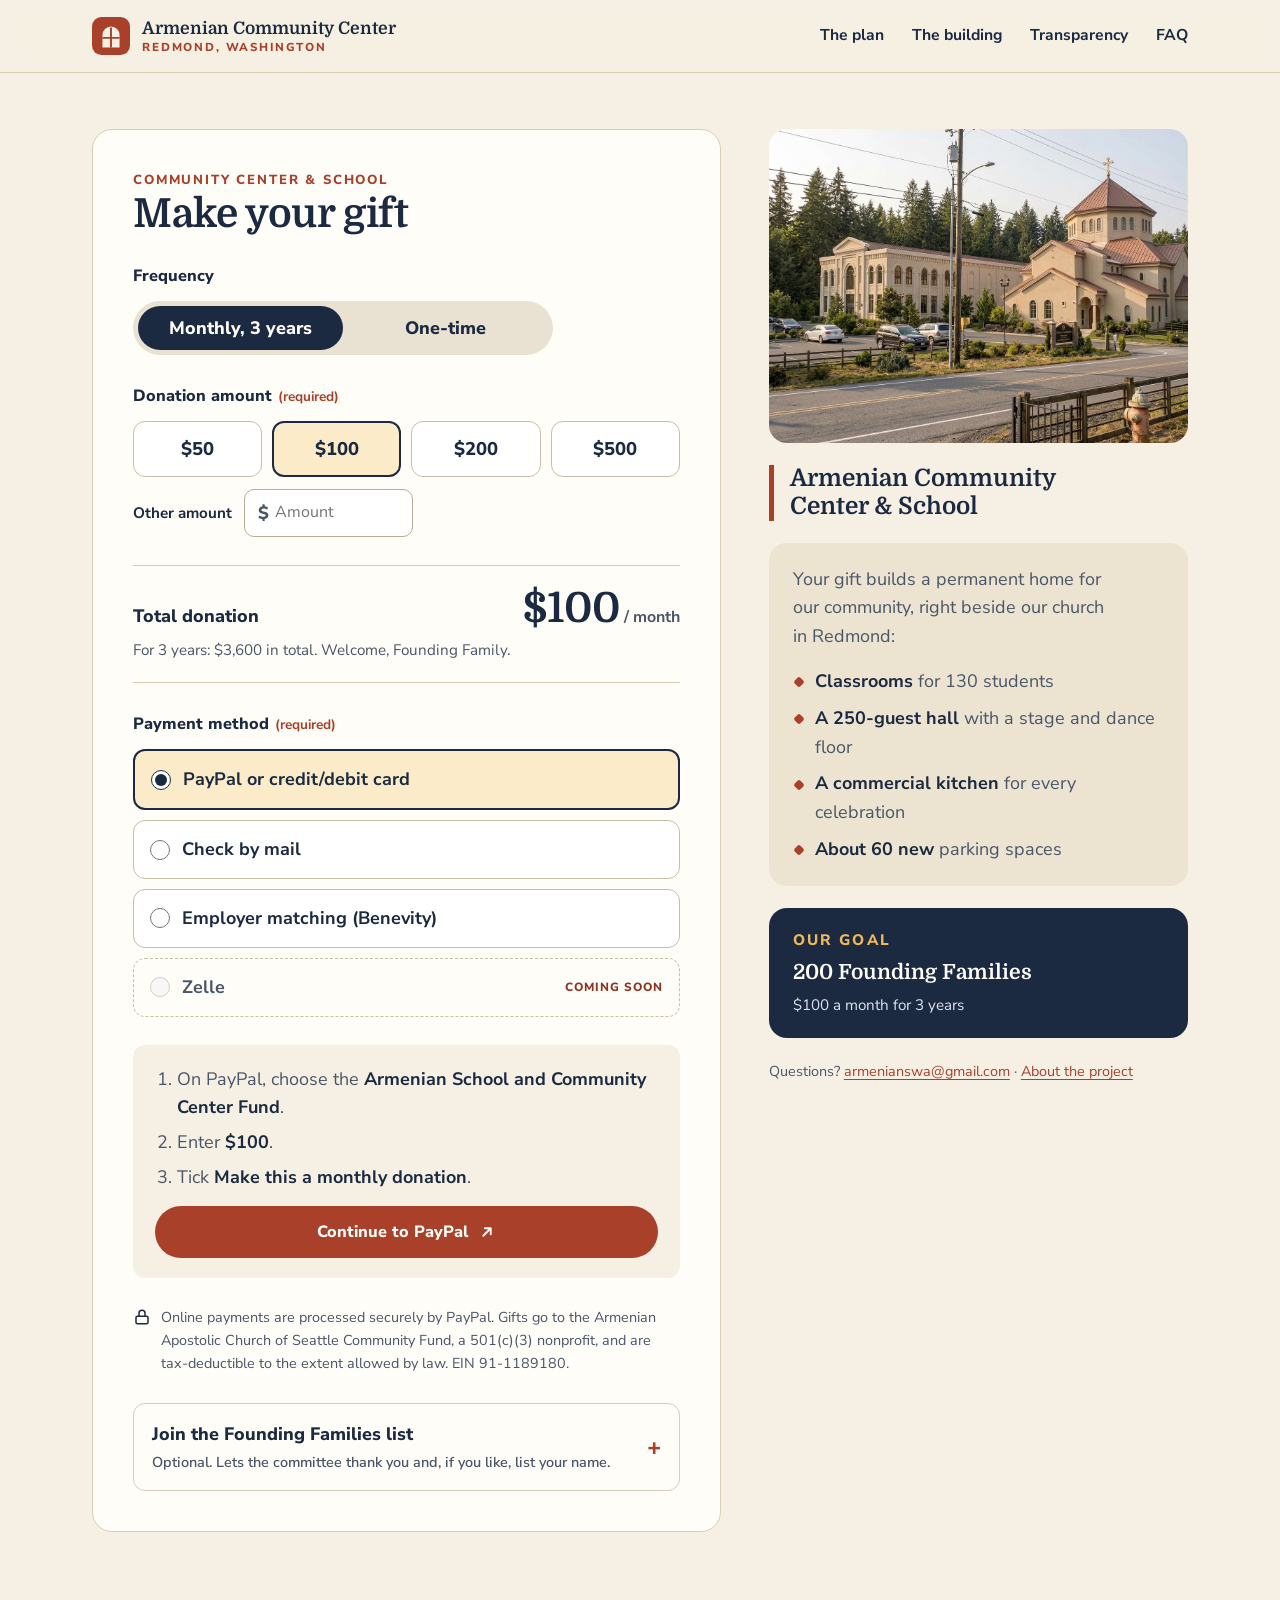
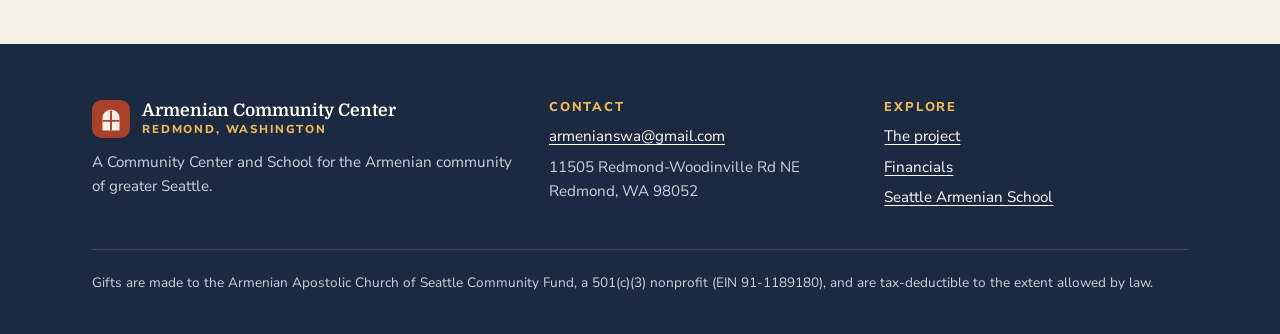
==== commit ee3545a5: "Add files via upload" ====
--- a/donate.html
+++ b/donate.html
@@ -4,12 +4,12 @@
   <meta charset="utf-8">
   <meta name="viewport" content="width=device-width, initial-scale=1">
   <title>Donate · Armenian Community Center in Redmond</title>
-  <meta name="description" content="Become a Founding Family: $100 a month for three years helps build the new Armenian Community Center and School in Redmond, WA.">
+  <meta name="description" content="Give to the new Armenian Community Center and School in Redmond, WA. Become a Founding Family with $100 a month for three years.">
   <link rel="canonical" href="https://armenianheritagecenter.org/donate.html">
   <meta name="theme-color" content="#1b2a41">
 
   <meta property="og:type" content="website">
-  <meta property="og:title" content="Become a Founding Family">
+  <meta property="og:title" content="Donate to the Armenian Community Center">
   <meta property="og:description" content="$100 a month for three years, about $3.30 a day, builds a home for the next generation of our community.">
   <meta property="og:url" content="https://armenianheritagecenter.org/donate.html">
   <meta property="og:image" content="https://armenianheritagecenter.org/assets/img/og-image.jpg">
@@ -18,9 +18,9 @@
   <link rel="icon" href="favicon.svg" type="image/svg+xml">
   <link rel="preconnect" href="https://fonts.googleapis.com">
   <link rel="preconnect" href="https://fonts.gstatic.com" crossorigin>
-  <link href="https://fonts.googleapis.com/css2?family=Domine:wght@400..700&family=Nunito+Sans:wght@400;600;700;800&display=swap" rel="stylesheet">
+  <link href="https://fonts.googleapis.com/css2?family=Domine:wght@400..700&family=Nunito+Sans:ital,wght@0,400;0,600;0,700;0,800;1,400&display=swap" rel="stylesheet">
   <link rel="stylesheet" href="assets/css/styles.css">
-  <script src="assets/js/pledge.js" defer></script>
+  <script src="assets/js/give.js" defer></script>
 </head>
 <body>
   <a class="skip-link" href="#main">Skip to content</a>
@@ -35,275 +35,161 @@
         </span>
       </a>
       <nav class="site-nav" aria-label="Main">
-        <a class="nav-link" href="./#project">The project</a>
         <a class="nav-link" href="./#plan">The plan</a>
+        <a class="nav-link" href="./#project">The building</a>
         <a class="nav-link" href="./#transparency">Transparency</a>
-        <a class="btn btn-primary" href="donate.html" aria-current="page">Donate</a>
+        <a class="nav-link" href="./#faq">FAQ</a>
       </nav>
     </div>
   </header>
 
-  <main id="main">
-
-    <!-- Hero -->
-    <section class="donate-hero">
-      <div class="wrap">
-        <div class="donate-hero-grid">
-          <div class="donate-hero-copy">
-            <p class="eyebrow">Donate</p>
-            <h1>Become a Founding Family</h1>
-            <p class="lede">We're looking for 200 families and individuals to give $100 a month for three years. Together, that builds classrooms for 130 students and a hall for 250 guests, right beside our church.</p>
-            <p class="daily">$100 a month is about $3.30 a day</p>
-          </div>
-          <img src="assets/img/street.jpg" width="1195" height="896" alt="Street view rendering of the church and the new Community Center behind it">
-        </div>
-      </div>
-    </section>
-
-    <!-- Tiers -->
-    <section class="section section-alt" style="padding-top:clamp(48px,6vw,72px)">
-      <div class="wrap">
-        <div class="section-head" style="margin-bottom:36px">
-          <p class="eyebrow">Choose your monthly gift</p>
-          <h2>Every gift for three years adds up</h2>
-          <p class="lede">Monthly gifts help most: steady, predictable funding lets us plan design and construction with confidence. One-time gifts are welcome too.</p>
-        </div>
-
-        <div class="tiers">
-          <button type="button" class="tier" data-amount="50" aria-pressed="false">
-            <span class="tier-amount">$50 <small>/ month</small></span>
-            <span class="tier-total">$1,800 over 3 years</span>
-            <span class="tier-cta">Pledge $50 →</span>
-          </button>
-          <button type="button" class="tier tier-featured" data-amount="100" aria-pressed="true">
-            <span class="tier-badge">Founding Family</span>
-            <span class="tier-amount">$100 <small>/ month</small></span>
-            <span class="tier-total">$3,600 over 3 years</span>
-            <span class="tier-cta">Pledge $100 →</span>
-          </button>
-          <button type="button" class="tier" data-amount="200" aria-pressed="false">
-            <span class="tier-amount">$200 <small>/ month</small></span>
-            <span class="tier-total">$7,200 over 3 years</span>
-            <span class="tier-cta">Pledge $200 →</span>
-          </button>
-          <button type="button" class="tier" data-amount="other" aria-pressed="false">
-            <span class="tier-amount">Your <small>amount</small></span>
-            <span class="tier-total">Any monthly amount helps</span>
-            <span class="tier-cta">Choose amount →</span>
-          </button>
-        </div>
-      </div>
-    </section>
-
-    <!-- Step 1: Pledge -->
-    <section class="section" id="pledge">
-      <div class="wrap">
-        <div class="step-head">
-          <span class="step-num" aria-hidden="true">1</span>
-          <div>
-            <p class="eyebrow">Step 1</p>
-            <h2>Tell us your pledge</h2>
-          </div>
-        </div>
-
-        <div class="pledge">
-          <form class="form" id="pledge-form" novalidate>
-            <div class="field-row">
-              <div class="field">
-                <label for="p-name">Full name(s)</label>
-                <input id="p-name" name="name" type="text" autocomplete="name" required>
-              </div>
-              <div class="field">
-                <label for="p-email">Email</label>
-                <input id="p-email" name="email" type="email" autocomplete="email" required>
-              </div>
-            </div>
-            <div class="field-row">
-              <div class="field">
-                <label for="p-phone">Phone <span class="hint">(optional)</span></label>
-                <input id="p-phone" name="phone" type="tel" autocomplete="tel">
-              </div>
-              <div class="field">
-                <label for="p-method">I'll give by</label>
-                <select id="p-method" name="method">
-                  <option>PayPal or card (online)</option>
-                  <option>Check</option>
-                  <option>Employer match (Benevity or similar)</option>
-                  <option>Zelle, when available</option>
-                  <option>Not sure yet, please contact me</option>
-                </select>
-              </div>
-            </div>
-
-            <fieldset>
-              <legend>My monthly pledge, for 3 years</legend>
-              <div class="chips">
-                <label class="chip"><input type="radio" name="amount" value="50"><span>$50</span></label>
-                <label class="chip"><input type="radio" name="amount" value="100" checked><span>$100 · Founding Family</span></label>
-                <label class="chip"><input type="radio" name="amount" value="200"><span>$200</span></label>
-                <label class="chip"><input type="radio" name="amount" value="other"><span>Other</span></label>
-              </div>
-              <div class="other-amount" id="other-wrap">
-                <span aria-hidden="true">$</span>
-                <input id="p-other" name="other" type="text" inputmode="decimal" aria-label="Other monthly amount in dollars" placeholder="Monthly amount">
-              </div>
-            </fieldset>
-
-            <fieldset>
-              <legend>Start my pledge</legend>
-              <div class="chips">
-                <label class="chip"><input type="radio" name="start" value="Now" checked><span>Now</span></label>
-                <label class="chip"><input type="radio" name="start" value="January 2027"><span>January 2027</span></label>
-              </div>
-            </fieldset>
-
-            <div class="field-row">
-              <div class="field">
-                <label for="p-onetime">One-time gift in addition <span class="hint">(optional)</span></label>
-                <input id="p-onetime" name="onetime" type="text" inputmode="decimal" placeholder="$">
-              </div>
-              <div class="field">
-                <label for="p-employer">Employer, if they match gifts <span class="hint">(optional)</span></label>
-                <input id="p-employer" name="employer" type="text" autocomplete="organization">
-              </div>
-            </div>
-
-            <fieldset>
-              <legend>Recognition</legend>
-              <div class="field">
-                <label for="p-listas" class="hint" style="font-weight:700">List us as</label>
-                <input id="p-listas" name="listas" type="text" placeholder="e.g. The Sarkissian Family">
-              </div>
-              <label class="check"><input type="checkbox" name="anonymous" id="p-anon"> Keep my gift anonymous</label>
-            </fieldset>
-
-            <p class="form-error" id="form-error" role="alert"></p>
-            <button type="submit" class="btn btn-primary">Send my pledge</button>
-            <p class="fine" style="margin-top:-6px">This opens your email app with your pledge filled in, addressed to the fundraising committee. Nothing is charged until you set up your gift in step 2.</p>
-          </form>
-
-          <aside class="pledge-aside" aria-live="polite">
-            <div class="aside-box">
-              <h3>Your pledge</h3>
-              <div class="aside-total" id="sum-total">$3,600</div>
-              <p id="sum-detail">$100 a month for 36 months</p>
-            </div>
-
-            <div class="sent" id="sent">
-              <h3>Almost done: press send in your email app</h3>
-              <p>If no email window opened, copy your pledge below and send it to <a href="mailto:armenianswa@gmail.com">armenianswa@gmail.com</a>.</p>
-              <pre id="sent-text"></pre>
-              <div class="actions">
-                <button type="button" class="btn btn-ghost" id="copy-btn">Copy pledge</button>
-                <a class="btn btn-primary" href="#ways">Next: set up your gift</a>
-              </div>
-            </div>
-          </aside>
-        </div>
-      </div>
-    </section>
-
-    <!-- Step 2: Ways to give -->
-    <section class="section section-alt" id="ways">
-      <div class="wrap">
-        <div class="step-head">
-          <span class="step-num" aria-hidden="true">2</span>
-          <div>
-            <p class="eyebrow">Step 2</p>
-            <h2>Set up your gift</h2>
-          </div>
-        </div>
-
-        <div class="ways">
-          <article class="way way-featured">
-            <div class="way-head">
-              <div class="card-icon" aria-hidden="true"><svg viewBox="0 0 24 24" fill="none" stroke="currentColor" stroke-width="2" stroke-linecap="round" stroke-linejoin="round"><rect x="2" y="5" width="20" height="14" rx="2"/><path d="M2 10h20M6 15h4"/></svg></div>
-              <h3>Online with PayPal or card</h3>
-              <span class="way-tag">Monthly or one-time</span>
-            </div>
-            <p>The easiest way to give every month. Use your PayPal account or a credit or debit card.</p>
+  <main id="main" class="pay">
+    <div class="wrap pay-grid">
+
+      <!-- Payment form -->
+      <section class="pay-card" aria-labelledby="pay-title">
+        <p class="eyebrow">Community Center &amp; School</p>
+        <h1 id="pay-title">Make your gift</h1>
+
+        <form class="form" id="pay-form" novalidate>
+          <fieldset>
+            <legend>Frequency</legend>
+            <div class="seg">
+              <label><input type="radio" name="frequency" value="monthly" checked><span>Monthly, 3 years</span></label>
+              <label><input type="radio" name="frequency" value="one-time"><span>One-time</span></label>
+            </div>
+          </fieldset>
+
+          <fieldset>
+            <legend>Donation amount<span class="req">(required)</span></legend>
+            <div class="amounts wide" data-amounts>
+              <label><input type="radio" name="amount" value="50"><span>$50</span></label>
+              <label><input type="radio" name="amount" value="100" checked><span>$100</span></label>
+              <label><input type="radio" name="amount" value="200"><span>$200</span></label>
+              <label><input type="radio" name="amount" value="500"><span>$500</span></label>
+            </div>
+            <div class="other-row">
+              <label for="pay-other">Other amount</label>
+              <div class="money-input"><input class="input" id="pay-other" name="other" type="text" inputmode="decimal" placeholder="Amount" autocomplete="off" data-other></div>
+            </div>
+          </fieldset>
+
+          <div class="total" aria-live="polite">
+            <span class="total-label">Total donation</span>
+            <span class="total-amount" id="total-amount">$100 <small>/ month</small></span>
+            <span class="total-detail" id="total-detail">For 3 years: $3,600 in total.</span>
+          </div>
+
+          <fieldset>
+            <legend>Payment method<span class="req">(required)</span></legend>
+            <div class="methods">
+              <label class="method"><input type="radio" name="method" value="paypal" checked> PayPal or credit/debit card</label>
+              <label class="method"><input type="radio" name="method" value="check"> Check by mail</label>
+              <label class="method"><input type="radio" name="method" value="employer"> Employer matching (Benevity)</label>
+              <label class="method"><input type="radio" name="method" value="zelle" disabled> Zelle <span class="soon">Coming soon</span></label>
+            </div>
+          </fieldset>
+
+          <div class="panel show" id="panel-paypal">
             <ol>
-              <li>Click <b>Donate with PayPal</b> below.</li>
-              <li>Choose the <b>Armenian School and Community Center Fund</b>.</li>
-              <li>Enter your amount and tick <b>Make this a monthly donation</b>.</li>
+              <li>On PayPal, choose the <b>Armenian School and Community Center Fund</b>.</li>
+              <li>Enter <b data-fill="amount">$100</b>.</li>
+              <li data-show="monthly">Tick <b>Make this a monthly donation</b>.</li>
             </ol>
-            <a class="btn btn-primary" href="https://www.paypal.com/donate/?hosted_button_id=6P25MGTZ4MEZ8" target="_blank" rel="noopener" style="align-self:flex-start;margin-top:6px">
-              Donate with PayPal
+            <a class="btn btn-primary" href="https://www.paypal.com/donate/?hosted_button_id=6P25MGTZ4MEZ8" target="_blank" rel="noopener">
+              Continue to PayPal
               <svg viewBox="0 0 24 24" fill="none" stroke="currentColor" stroke-width="2.5" stroke-linecap="round" stroke-linejoin="round" aria-hidden="true"><path d="M7 17 17 7M9 7h8v8"/></svg>
             </a>
-            <p class="fine">Opens PayPal's secure donation page in a new tab.</p>
-          </article>
-
-          <article class="way">
-            <div class="way-head">
-              <div class="card-icon" aria-hidden="true"><svg viewBox="0 0 24 24" fill="none" stroke="currentColor" stroke-width="2" stroke-linecap="round" stroke-linejoin="round"><rect x="3" y="5" width="18" height="14" rx="2"/><path d="m3 7 9 6 9-6"/></svg></div>
-              <h3>Check by mail</h3>
-            </div>
-            <p>Make checks payable to <b style="color:var(--navy)">Armenian Apostolic Church of Seattle</b> and write <b style="color:var(--navy)">Community Center</b> in the memo line.</p>
+          </div>
+
+          <div class="panel" id="panel-check">
+            <p>Make your check for <b data-fill="amount">$100</b> payable to <b>Armenian Apostolic Church of Seattle</b> and write <b>Community Center</b> in the memo line.</p>
             <address class="address">
               Attn: Community Center and School Fund<br>
               11505 Redmond-Woodinville Rd NE<br>
               Redmond, WA 98052
             </address>
-          </article>
-
-          <article class="way">
-            <div class="way-head">
-              <div class="card-icon" aria-hidden="true"><svg viewBox="0 0 24 24" fill="none" stroke="currentColor" stroke-width="2" stroke-linecap="round" stroke-linejoin="round"><rect x="3" y="7" width="18" height="13" rx="2"/><path d="M8 7V5a2 2 0 0 1 2-2h4a2 2 0 0 1 2 2v2M3 13h18"/></svg></div>
-              <h3>Employer matching</h3>
-              <span class="way-tag">Double your gift</span>
-            </div>
-            <p>In Benevity or your company's giving portal, search for <b style="color:var(--navy)">Armenian Apostolic Church of Seattle Community Fund</b> (EIN 91-1189180). Add <b style="color:var(--navy)">Community Center</b> in the comment so your gift and the match reach the project.</p>
-            <a class="card-link" href="https://causes.benevity.org/causes/840-911189180" target="_blank" rel="noopener" style="font-weight:800">Find us on Benevity →</a>
-          </article>
-
-          <article class="way ways-soon">
-            <div class="way-head">
-              <h3>Zelle and Venmo</h3>
-              <span class="way-tag">Coming soon</span>
-            </div>
-            <p>We're setting up a dedicated Zelle account for the project. Prefer to give this way? Pick Zelle on the pledge form and we'll send you the details as soon as it's ready.</p>
-          </article>
-        </div>
-      </div>
-    </section>
-
-    <!-- FAQ -->
-    <section class="section" id="faq">
-      <div class="wrap">
-        <div class="section-head">
-          <p class="eyebrow">Questions</p>
-          <h2>Before you give</h2>
-        </div>
-        <div class="faq">
-          <details>
-            <summary>Is my gift tax-deductible?</summary>
-            <p>Yes, to the extent allowed by law. Gifts are made to the Armenian Apostolic Church of Seattle Community Fund, a 501(c)(3) nonprofit, EIN 91-1189180.</p>
+            <p data-show="monthly">For a monthly gift, mail a check each month or set up recurring bill pay from your bank to this address.</p>
+          </div>
+
+          <div class="panel" id="panel-employer">
+            <ol>
+              <li>In Benevity or your company's giving portal, search for <b>Armenian Apostolic Church of Seattle Community Fund</b> (EIN 91-1189180).</li>
+              <li>Give <b data-fill="amount">$100</b><span data-show="monthly"> as a recurring monthly gift</span>.</li>
+              <li>Add <b>Community Center</b> in the comment so your gift and the match reach the project.</li>
+            </ol>
+            <a class="btn btn-primary" href="https://causes.benevity.org/causes/840-911189180" target="_blank" rel="noopener">
+              Find us on Benevity
+              <svg viewBox="0 0 24 24" fill="none" stroke="currentColor" stroke-width="2.5" stroke-linecap="round" stroke-linejoin="round" aria-hidden="true"><path d="M7 17 17 7M9 7h8v8"/></svg>
+            </a>
+          </div>
+
+          <p class="secure">
+            <svg viewBox="0 0 24 24" fill="none" stroke="currentColor" stroke-width="2" stroke-linecap="round" stroke-linejoin="round" aria-hidden="true"><rect x="4" y="11" width="16" height="10" rx="2"/><path d="M8 11V7a4 4 0 0 1 8 0v4"/></svg>
+            <span>Online payments are processed securely by PayPal. Gifts go to the Armenian Apostolic Church of Seattle Community Fund, a 501(c)(3) nonprofit, and are tax-deductible to the extent allowed by law. EIN 91-1189180.</span>
+          </p>
+
+          <details class="register">
+            <summary>Join the Founding Families list<span>Optional. Lets the committee thank you and, if you like, list your name.</span></summary>
+            <div class="register-body">
+              <div class="field-row">
+                <div class="field">
+                  <label for="r-name">Full name(s)</label>
+                  <input id="r-name" name="name" type="text" autocomplete="name">
+                </div>
+                <div class="field">
+                  <label for="r-email">Email</label>
+                  <input id="r-email" name="email" type="email" autocomplete="email">
+                </div>
+              </div>
+              <div class="field-row">
+                <div class="field" data-show="monthly">
+                  <label for="r-start">My monthly gift starts</label>
+                  <select id="r-start" name="start">
+                    <option>Now</option>
+                    <option>January 2027</option>
+                  </select>
+                </div>
+                <div class="field">
+                  <label for="r-listas">List us as</label>
+                  <input id="r-listas" name="listas" type="text" placeholder="Name as you would like it shown">
+                </div>
+              </div>
+              <label class="check"><input type="checkbox" name="anonymous"> Keep my gift anonymous</label>
+              <p class="form-error" id="r-error" role="alert"></p>
+              <button type="button" class="btn btn-ghost" id="r-send">Email my pledge</button>
+              <div class="sent" id="r-sent">
+                <p><b>Press send in your email app.</b> If nothing opened, copy this and send it to <a href="mailto:armenianswa@gmail.com">armenianswa@gmail.com</a>.</p>
+                <pre id="r-text"></pre>
+                <button type="button" class="btn btn-ghost" id="r-copy">Copy pledge</button>
+              </div>
+            </div>
           </details>
-          <details>
-            <summary>Why monthly, and why three years?</summary>
-            <p>Steady monthly gifts give the project predictable funding for planning, permits and construction. Three years covers design, building and opening. After that, rental income from the hall, kitchen and classrooms is planned to keep the center self-supporting.</p>
-          </details>
-          <details>
-            <summary>Can I start my pledge later?</summary>
-            <p>Yes. Choose January 2027 on the pledge form and we'll follow up when it's time to begin.</p>
-          </details>
-          <details>
-            <summary>Can I make a one-time gift instead?</summary>
-            <p>Absolutely. Use PayPal or mail a check for any amount, or add a one-time gift on top of your monthly pledge.</p>
-          </details>
-          <details>
-            <summary>How will I know where the money goes?</summary>
-            <p>We publish what has been raised and spent on our <a href="./#transparency">home page</a>, as reported by the project treasurer, and update it as the project moves forward.</p>
-          </details>
-          <details>
-            <summary>Who do I ask if I have questions?</summary>
-            <p>Email the fundraising committee at <a href="mailto:armenianswa@gmail.com">armenianswa@gmail.com</a>. We're happy to help.</p>
-          </details>
-        </div>
-      </div>
-    </section>
-
+        </form>
+      </section>
+
+      <!-- Side panel -->
+      <aside class="pay-side">
+        <img src="assets/img/street.jpg" width="1195" height="896" alt="Street view rendering of the church with the new Community Center beside it">
+        <h2 class="side-title">Armenian Community Center &amp; School</h2>
+        <div class="side-box">
+          <p>Your gift builds a permanent home for our community, right beside our church in Redmond:</p>
+          <ul class="ticks">
+            <li><b>Classrooms</b> for 130 students</li>
+            <li><b>A 250-guest hall</b> with a stage and dance floor</li>
+            <li><b>A commercial kitchen</b> for every celebration</li>
+            <li><b>About 60 new</b> parking spaces</li>
+          </ul>
+        </div>
+        <div class="side-goal">
+          <span class="eyebrow">Our goal</span>
+          <strong>200 Founding Families</strong>
+          <span>$100 a month for 3 years</span>
+        </div>
+        <p class="fine">Questions? <a href="mailto:armenianswa@gmail.com">armenianswa@gmail.com</a> · <a href="./">About the project</a></p>
+      </aside>
+
+    </div>
   </main>
 
   <footer class="site-footer">
--- a/assets/css/styles.css
+++ b/assets/css/styles.css
@@ -4,10 +4,10 @@
 :root {
   --cream: #f6f0e4;
   --paper: #fffdf8;
-  --sand: #e9e1d2;
+  --sand: #ece3d1;
+  --sand-2: #e9e1d2;
   --line: #d9cdb6;
   --navy: #1b2a41;
-  --navy-2: #26395a;
   --muted: #4a5568;
   --rust: #a8402a;
   --rust-dark: #8c3321;
@@ -19,7 +19,7 @@
 
   --radius: 18px;
   --radius-sm: 12px;
-  --wrap: 1120px;
+  --wrap: 1160px;
   --gutter: clamp(16px, 4vw, 32px);
   --section: clamp(64px, 9vw, 112px);
 
@@ -43,6 +43,8 @@
 }
 
 img { display: block; max-width: 100%; height: auto; }
+figure { margin: 0; }
+[hidden] { display: none !important; }
 
 a { color: var(--rust); text-underline-offset: 3px; }
 a:hover { color: var(--rust-dark); }
@@ -54,8 +56,8 @@
   margin: 0;
   text-wrap: balance;
 }
-h1 { font-size: clamp(2.3rem, 5.4vw, 3.8rem); letter-spacing: -0.01em; }
-h2 { font-size: clamp(1.8rem, 3.6vw, 2.6rem); }
+h1 { font-size: clamp(2.3rem, 5vw, 3.6rem); letter-spacing: -0.01em; }
+h2 { font-size: clamp(1.75rem, 3.4vw, 2.5rem); }
 h3 { font-size: 1.3rem; }
 p { margin: 0; text-wrap: pretty; }
 
@@ -72,7 +74,8 @@
   color: var(--rust);
 }
 
-.lede { font-size: clamp(1.08rem, 1.6vw, 1.25rem); color: var(--muted); max-width: 40em; }
+.lede { font-size: clamp(1.08rem, 1.6vw, 1.22rem); color: var(--muted); max-width: 40em; }
+.fine { font-size: 0.9rem; color: var(--muted); }
 
 .skip-link {
   position: absolute; left: -9999px; top: 0;
@@ -99,13 +102,14 @@
 .btn-light:hover { background: var(--gold); color: var(--navy); }
 .btn-gold { background: var(--gold); color: var(--navy); }
 .btn-gold:hover { background: #e6a940; color: var(--navy); }
+.btn-block { width: 100%; }
 .btn svg { width: 18px; height: 18px; flex: none; }
 
 /* ---------- Header ---------- */
 
 .site-header {
   position: sticky; top: 0; z-index: 50;
-  background: rgba(246, 240, 228, 0.92);
+  background: rgba(246, 240, 228, 0.94);
   backdrop-filter: saturate(140%) blur(10px);
   -webkit-backdrop-filter: saturate(140%) blur(10px);
   border-bottom: 1px solid var(--line);
@@ -122,11 +126,10 @@
 .site-nav { display: flex; align-items: center; gap: 28px; }
 .site-nav a { color: var(--navy); text-decoration: none; font-weight: 700; font-size: 0.98rem; }
 .site-nav a:hover { color: var(--rust); }
-.site-nav .nav-link[aria-current="page"] { color: var(--rust); }
 .site-nav .btn { min-height: 44px; padding: 0 22px; font-size: 0.95rem; color: var(--paper); }
 .site-nav .btn:hover { color: var(--paper); }
 
-@media (max-width: 760px) {
+@media (max-width: 860px) {
   .site-nav .nav-link { display: none; }
   .brand-name { font-size: 1rem; }
 }
@@ -136,39 +139,125 @@
   .site-nav .btn { min-height: 42px; padding: 0 18px; }
 }
 
-/* ---------- Hero ---------- */
-
-.hero { padding: clamp(40px, 7vw, 88px) 0 var(--section); }
-.hero-grid { display: grid; grid-template-columns: 1.05fr 1fr; gap: clamp(32px, 5vw, 64px); align-items: center; }
-.hero-copy { display: flex; flex-direction: column; gap: 22px; }
-.hero-actions { display: flex; flex-wrap: wrap; gap: 12px; margin-top: 6px; }
-.hero-media { position: relative; }
-.hero-media img { width: 100%; aspect-ratio: 4 / 3.3; object-fit: cover; border-radius: var(--radius); box-shadow: 0 30px 60px -30px rgba(27, 42, 65, 0.45); }
-.hero-media figcaption { margin-top: 10px; font-size: 0.85rem; color: var(--muted); }
-
-@media (max-width: 900px) {
-  .hero-grid { grid-template-columns: 1fr; }
-  .hero-media { order: -1; }
-  .hero-media img { aspect-ratio: 4 / 3; }
-}
-
-/* ---------- Stat strip ---------- */
-
-.stats {
-  display: grid; grid-template-columns: repeat(4, 1fr);
-  background: var(--navy); color: var(--paper);
-  border-radius: var(--radius); overflow: hidden;
-  margin-top: clamp(40px, 6vw, 72px);
-}
-.stat { padding: 26px 24px; border-left: 1px solid rgba(255, 253, 248, 0.14); }
+/* ---------- Page hero band ---------- */
+
+.page-hero { background: var(--sand); border-bottom: 6px solid var(--navy); }
+.page-hero-grid { display: grid; grid-template-columns: 1fr 1.15fr; gap: clamp(24px, 4vw, 56px); align-items: center; padding-top: clamp(28px, 4vw, 48px); padding-bottom: clamp(28px, 4vw, 48px); }
+.page-hero-copy { display: flex; flex-direction: column; gap: 14px; }
+.page-hero-sub { font-family: var(--serif); font-size: clamp(1.15rem, 2vw, 1.5rem); color: var(--rust); font-style: italic; }
+.page-hero img { width: 100%; aspect-ratio: 16 / 10; object-fit: cover; border-radius: var(--radius); }
+
+@media (max-width: 860px) {
+  .page-hero-grid { grid-template-columns: 1fr; }
+  .page-hero figure { order: -1; }
+}
+
+/* ---------- Intro with sticky donation box ---------- */
+
+.intro { padding: clamp(48px, 7vw, 88px) 0 var(--section); }
+.intro-grid {
+  display: grid;
+  grid-template-columns: minmax(0, 1fr) 380px;
+  grid-template-areas: "story box" "more box";
+  column-gap: clamp(32px, 5vw, 72px);
+  row-gap: 44px;
+}
+.intro-story { grid-area: story; display: flex; flex-direction: column; gap: 18px; }
+.intro-more { grid-area: more; display: flex; flex-direction: column; gap: 44px; min-width: 0; }
+.intro-box { grid-area: box; align-self: start; position: sticky; top: 96px; }
+
+@media (max-width: 960px) {
+  .intro-grid { grid-template-columns: minmax(0, 1fr); grid-template-areas: "story" "box" "more"; }
+  .intro-box { position: static; max-width: 520px; width: 100%; }
+}
+
+/* Donation box */
+.give-box {
+  background: var(--paper); border: 1px solid var(--line); border-radius: 20px;
+  padding: 26px; display: flex; flex-direction: column; gap: 16px;
+  box-shadow: 0 24px 48px -28px rgba(27, 42, 65, 0.35);
+}
+.give-box h2 { font-size: 1.45rem; }
+.give-box .field-label { font-weight: 800; font-size: 0.92rem; margin-bottom: -8px; }
+
+.seg { display: grid; grid-template-columns: 1fr 1fr; padding: 5px; background: var(--sand-2); border-radius: 999px; }
+.seg label { position: relative; }
+.seg input { position: absolute; inset: 0; opacity: 0; margin: 0; cursor: pointer; }
+.seg span { display: flex; align-items: center; justify-content: center; min-height: 44px; border-radius: 999px; font-weight: 800; color: var(--navy); cursor: pointer; transition: background-color .15s ease, color .15s ease; }
+.seg input:checked + span { background: var(--navy); color: var(--paper); }
+.seg input:focus-visible + span { outline: 3px solid var(--gold); outline-offset: 2px; }
+
+.amounts { display: grid; grid-template-columns: repeat(2, 1fr); gap: 10px; }
+.amounts.wide { grid-template-columns: repeat(4, 1fr); }
+.amounts label { position: relative; }
+.amounts input { position: absolute; inset: 0; opacity: 0; margin: 0; cursor: pointer; }
+.amounts span {
+  display: flex; align-items: center; justify-content: center; min-height: 56px;
+  border: 1.5px solid #c9bda6; border-radius: var(--radius-sm); background: #fff;
+  font-weight: 800; font-size: 1.15rem; cursor: pointer; transition: all .12s ease;
+}
+.amounts span:hover { border-color: var(--navy); }
+.amounts input:checked + span { background: var(--gold-soft); border: 2px solid var(--navy); }
+.amounts input:focus-visible + span { outline: 3px solid var(--gold); outline-offset: 2px; }
+
+.money-input { position: relative; }
+.money-input::before { content: "$"; position: absolute; left: 14px; top: 50%; transform: translateY(-50%); font-weight: 800; color: var(--muted); }
+.money-input input { padding-left: 30px !important; }
+
+.give-note { background: var(--gold-soft); border-radius: var(--radius-sm); padding: 12px 14px; font-size: 0.95rem; }
+.give-fine { font-size: 0.82rem; color: var(--muted); text-align: center; }
+
+/* Form controls (shared) */
+.input, .form input[type="text"], .form input[type="email"], .form input[type="tel"], .form select {
+  width: 100%; min-height: 48px; padding: 10px 14px;
+  border: 1.5px solid #b9ad97; border-radius: 10px; background: #fff;
+  font: inherit; font-size: 1rem; color: var(--navy);
+}
+.input:focus, .form input:focus, .form select:focus { outline: none; border-color: var(--navy); box-shadow: 0 0 0 3px rgba(240, 185, 90, 0.5); }
+
+/* Stats */
+.stats { display: grid; grid-template-columns: repeat(4, 1fr); background: var(--navy); color: var(--paper); border-radius: var(--radius); overflow: hidden; }
+.stat { padding: 22px 20px; border-left: 1px solid rgba(255, 253, 248, 0.14); }
 .stat:first-child { border-left: none; }
-.stat-num { font-family: var(--serif); font-size: clamp(1.9rem, 3.4vw, 2.6rem); font-weight: 700; color: var(--gold); line-height: 1.1; }
-.stat-label { font-size: 0.98rem; color: #dfe5ee; margin-top: 6px; }
-
-@media (max-width: 760px) {
+.stat-num { font-family: var(--serif); font-size: clamp(1.7rem, 3vw, 2.3rem); font-weight: 700; color: var(--gold); line-height: 1.1; }
+.stat-label { font-size: 0.92rem; color: #dfe5ee; margin-top: 6px; line-height: 1.35; }
+
+/* Today → Tomorrow */
+.compare { display: flex; flex-direction: column; gap: 10px; }
+.compare-head, .compare-row { display: grid; grid-template-columns: 118px minmax(0, 1fr) 30px minmax(0, 1.15fr); gap: 14px; align-items: stretch; }
+.compare-head span { font-size: 0.78rem; font-weight: 800; letter-spacing: 0.14em; text-transform: uppercase; }
+.compare-head .from { grid-column: 2; color: var(--muted); }
+.compare-head .to { grid-column: 4; color: var(--rust); }
+.compare-label { align-self: center; font-size: 0.78rem; font-weight: 800; letter-spacing: 0.12em; text-transform: uppercase; }
+.compare-from, .compare-to { padding: 14px 18px; border-radius: var(--radius-sm); font-size: 0.98rem; line-height: 1.45; display: flex; align-items: center; }
+.compare-from { background: var(--sand-2); color: #3d4654; }
+.compare-to { background: var(--navy); color: var(--paper); }
+.compare-to b { color: var(--gold); }
+.compare-arrow { align-self: center; justify-self: center; color: var(--rust); }
+.compare-arrow svg { width: 24px; height: 24px; }
+
+/* The intro column narrows next to the donation box, so size these to the column, not the window */
+.intro-more { container-type: inline-size; }
+
+@container (max-width: 620px) {
   .stats { grid-template-columns: 1fr 1fr; }
   .stat:nth-child(3) { border-left: none; }
   .stat:nth-child(n+3) { border-top: 1px solid rgba(255, 253, 248, 0.14); }
+
+  .compare-head, .compare-row { grid-template-columns: minmax(0, 1fr) 24px minmax(0, 1.1fr); column-gap: 10px; }
+  .compare-head .from { grid-column: 1; }
+  .compare-head .to { grid-column: 3; }
+  .compare-row { row-gap: 6px; }
+  .compare-label { grid-column: 1 / -1; }
+  .compare-from, .compare-to { padding: 12px 14px; font-size: 0.95rem; }
+  .compare-arrow svg { width: 20px; height: 20px; }
+}
+
+@container (max-width: 380px) {
+  .compare-head { display: none; }
+  .compare-row { grid-template-columns: minmax(0, 1fr); gap: 8px; padding-top: 14px; border-top: 1px solid var(--line); }
+  .compare-row:first-of-type { border-top: none; padding-top: 0; }
+  .compare-arrow { transform: rotate(90deg); justify-self: start; margin-left: 16px; }
 }
 
 /* ---------- Sections ---------- */
@@ -176,60 +265,21 @@
 .section { padding: var(--section) 0; }
 .section-alt { background: var(--paper); border-top: 1px solid var(--line); border-bottom: 1px solid var(--line); }
 .section-dark { background: var(--navy); color: var(--paper); }
+.section-dark h2 { color: var(--paper); }
 .section-dark .eyebrow { color: var(--gold); }
 .section-dark .lede { color: #dfe5ee; }
 
 .section-head { display: flex; flex-direction: column; gap: 14px; margin-bottom: clamp(32px, 5vw, 52px); max-width: 760px; }
 
-/* ---------- Today → Tomorrow ---------- */
-
-.compare { display: flex; flex-direction: column; gap: 12px; }
-.compare-head, .compare-row { display: grid; grid-template-columns: 150px 1fr 40px 1.15fr; gap: 16px; align-items: stretch; }
-.compare-head { padding-bottom: 4px; }
-.compare-head span { font-size: 0.8rem; font-weight: 800; letter-spacing: 0.14em; text-transform: uppercase; }
-.compare-head .from { grid-column: 2; color: var(--muted); }
-.compare-head .to { grid-column: 4; color: var(--rust); }
-.compare-label { align-self: center; font-size: 0.82rem; font-weight: 800; letter-spacing: 0.14em; text-transform: uppercase; }
-.compare-from, .compare-to { padding: 16px 20px; border-radius: var(--radius-sm); font-size: 1.02rem; line-height: 1.45; display: flex; align-items: center; }
-.compare-from { background: var(--sand); color: #3d4654; }
-.compare-to { background: var(--navy); color: var(--paper); }
-.compare-to b { color: var(--gold); }
-.compare-arrow { align-self: center; justify-self: center; color: var(--rust); }
-.compare-arrow svg { width: 28px; height: 28px; }
-
-@media (max-width: 760px) {
-  .compare-head { display: none; }
-  .compare-row { grid-template-columns: 1fr; gap: 8px; padding-top: 18px; border-top: 1px solid var(--line); }
-  .compare-row:first-of-type { border-top: none; padding-top: 0; }
-  .compare-arrow { transform: rotate(90deg); justify-self: start; margin-left: 16px; }
-  .compare-arrow svg { width: 22px; height: 22px; }
-}
-
-/* ---------- Floor plans ---------- */
-
-.floors { display: grid; grid-template-columns: 1fr 1fr; gap: 28px; }
-.floor { background: var(--paper); border: 1px solid var(--line); border-radius: var(--radius); overflow: hidden; display: flex; flex-direction: column; }
-.floor-img { display: block; background: #eeeae2; }
-.floor-img img { width: 100%; aspect-ratio: 4 / 3; object-fit: contain; transition: transform .4s ease; }
-.floor-img:hover img { transform: scale(1.03); }
-.floor-body { padding: 26px 28px 30px; display: flex; flex-direction: column; gap: 12px; }
 .ticks { margin: 4px 0 0; padding: 0; list-style: none; display: flex; flex-direction: column; gap: 8px; }
 .ticks li { position: relative; padding-left: 22px; color: var(--muted); }
 .ticks li::before { content: ""; position: absolute; left: 2px; top: 0.62em; width: 8px; height: 8px; border-radius: 2px; background: var(--rust); transform: rotate(45deg); }
 .ticks li b { color: var(--navy); }
 
-.site-note { display: grid; grid-template-columns: 1.2fr 1fr; gap: clamp(28px, 4vw, 52px); align-items: center; margin-top: clamp(40px, 6vw, 64px); }
-.site-note img { border-radius: var(--radius); width: 100%; aspect-ratio: 4 / 3; object-fit: cover; }
-.site-note-copy { display: flex; flex-direction: column; gap: 14px; }
-
-@media (max-width: 860px) {
-  .floors, .site-note { grid-template-columns: 1fr; }
-}
-
 /* ---------- The plan ---------- */
 
 .equation {
-  display: grid; grid-template-columns: repeat(3, 1fr) auto 1.25fr; gap: 0; align-items: stretch;
+  display: grid; grid-template-columns: repeat(3, 1fr) auto 1.25fr; align-items: stretch;
   background: rgba(255, 253, 248, 0.06); border: 1px solid rgba(255, 253, 248, 0.16); border-radius: var(--radius); overflow: hidden;
 }
 .eq-part { padding: 26px 24px; display: flex; flex-direction: column; gap: 4px; border-left: 1px solid rgba(255, 253, 248, 0.16); }
@@ -255,6 +305,9 @@
 .tl-what { font-family: var(--serif); font-size: 1.15rem; margin-top: 6px; line-height: 1.3; }
 .tl-detail { color: #c9d2de; font-size: 0.95rem; margin-top: 4px; }
 
+.plan-cta { margin-top: clamp(40px, 6vw, 56px); display: flex; flex-wrap: wrap; align-items: center; gap: 16px 24px; }
+.plan-cta p { color: #dfe5ee; }
+
 @media (max-width: 860px) {
   .equation { grid-template-columns: 1fr 1fr 1fr; }
   .eq-equals { display: none; }
@@ -271,6 +324,35 @@
   .eq-part:first-child { border-top: none; }
 }
 
+/* ---------- What we're building ---------- */
+
+.floors { display: grid; grid-template-columns: 1fr 1fr; gap: 28px; }
+.floor { background: var(--paper); border: 1px solid var(--line); border-radius: var(--radius); overflow: hidden; display: flex; flex-direction: column; }
+.floor-img { display: block; background: #eeeae2; }
+.floor-img img { width: 100%; aspect-ratio: 4 / 3; object-fit: contain; transition: transform .4s ease; }
+.floor-img:hover img { transform: scale(1.03); }
+.floor-body { padding: 26px 28px 30px; display: flex; flex-direction: column; gap: 12px; }
+
+.site-block { margin-top: clamp(56px, 8vw, 88px); }
+.site-head { display: flex; flex-direction: column; gap: 10px; margin-bottom: 26px; max-width: 760px; }
+.site-figs { display: grid; grid-template-columns: 1.25fr 1fr; gap: 24px; align-items: stretch; }
+.fig { display: flex; flex-direction: column; gap: 10px; }
+.fig img { width: 100%; height: 100%; min-height: 0; object-fit: cover; border-radius: var(--radius); flex: 1; }
+.fig figcaption { font-size: 0.88rem; color: var(--muted); }
+.fig-plan a { display: block; flex: 1; background: #fff; border: 1px solid var(--line); border-radius: var(--radius); overflow: hidden; }
+.fig-plan img { border-radius: 0; object-fit: cover; object-position: 30% 35%; mix-blend-mode: multiply; aspect-ratio: auto; filter: contrast(2.2); }
+.reasons { list-style: none; margin: 28px 0 0; padding: 0; display: grid; grid-template-columns: repeat(4, 1fr); gap: 16px; }
+.reasons li { background: var(--paper); border: 1px solid var(--line); border-radius: var(--radius-sm); padding: 16px 18px; font-size: 0.95rem; color: var(--muted); line-height: 1.45; }
+.reasons b { display: block; color: var(--navy); font-size: 1rem; margin-bottom: 4px; }
+
+@media (max-width: 860px) {
+  .floors, .site-figs { grid-template-columns: 1fr; }
+  .fig img { aspect-ratio: 4 / 3; height: auto; }
+  .fig-plan img { aspect-ratio: 1 / 1; }
+  .reasons { grid-template-columns: 1fr 1fr; }
+}
+@media (max-width: 520px) { .reasons { grid-template-columns: 1fr; } }
+
 /* ---------- Transparency ---------- */
 
 .money { display: grid; grid-template-columns: repeat(3, 1fr); gap: 20px; }
@@ -284,7 +366,7 @@
 .ledger-row:first-child { border-top: none; }
 .ledger-row span:last-child { font-weight: 800; white-space: nowrap; font-variant-numeric: tabular-nums; }
 .ledger-row.total span { font-weight: 800; }
-.fine { font-size: 0.9rem; color: var(--muted); margin-top: 14px; }
+.ledger + .fine { margin-top: 14px; }
 
 @media (max-width: 760px) {
   .money { grid-template-columns: 1fr; }
@@ -295,12 +377,23 @@
 
 .cards { display: grid; grid-template-columns: repeat(3, 1fr); gap: 20px; }
 .card { background: var(--paper); border: 1px solid var(--line); border-radius: var(--radius); padding: 28px; display: flex; flex-direction: column; gap: 12px; }
-.card-icon { width: 44px; height: 44px; border-radius: 12px; background: var(--gold-soft); color: var(--rust); display: grid; place-items: center; }
+.card-icon { width: 44px; height: 44px; flex: none; border-radius: 12px; background: var(--gold-soft); color: var(--rust); display: grid; place-items: center; }
 .card-icon svg { width: 24px; height: 24px; }
 .card p { color: var(--muted); }
 .card .card-link { margin-top: auto; padding-top: 6px; font-weight: 800; }
 
 @media (max-width: 860px) { .cards { grid-template-columns: 1fr; } }
+
+/* ---------- FAQ ---------- */
+
+.faq { max-width: 820px; display: flex; flex-direction: column; }
+.faq details { border-top: 1px solid var(--line); }
+.faq details:last-child { border-bottom: 1px solid var(--line); }
+.faq summary { list-style: none; cursor: pointer; padding: 22px 44px 22px 0; position: relative; font-family: var(--serif); font-weight: 700; font-size: 1.12rem; }
+.faq summary::-webkit-details-marker { display: none; }
+.faq summary::after { content: "+"; position: absolute; right: 6px; top: 50%; transform: translateY(-50%); font-family: var(--sans); font-size: 1.6rem; color: var(--rust); line-height: 1; }
+.faq details[open] summary::after { content: "–"; }
+.faq details p { padding: 0 0 22px; color: var(--muted); max-width: 680px; }
 
 /* ---------- CTA band ---------- */
 
@@ -327,122 +420,92 @@
 
 /* ================= Donate page ================= */
 
-.donate-hero { padding: clamp(40px, 7vw, 80px) 0 clamp(32px, 5vw, 56px); }
-.donate-hero-grid { display: grid; grid-template-columns: 1.2fr 1fr; gap: clamp(28px, 5vw, 60px); align-items: center; }
-.donate-hero-copy { display: flex; flex-direction: column; gap: 20px; }
-.donate-hero img { border-radius: var(--radius); width: 100%; aspect-ratio: 4 / 3; object-fit: cover; }
-.daily { display: inline-flex; align-items: center; gap: 10px; align-self: flex-start; padding: 8px 16px; border-radius: 999px; background: var(--gold-soft); border: 1.5px solid #e2a63b; font-weight: 800; font-size: 0.98rem; }
-
-@media (max-width: 860px) {
-  .donate-hero-grid { grid-template-columns: 1fr; }
-  .donate-hero img { display: none; }
-}
-
-/* Tiers */
-.tiers { display: grid; grid-template-columns: repeat(4, 1fr); gap: 16px; }
-.tier {
-  position: relative; display: flex; flex-direction: column; gap: 6px; text-align: left;
-  padding: 26px 22px 22px; border-radius: var(--radius); border: 2px solid var(--line); background: var(--paper);
-  font: inherit; color: inherit; cursor: pointer; transition: border-color .15s ease, transform .15s ease, box-shadow .15s ease;
-}
-.tier:hover { border-color: var(--navy); transform: translateY(-2px); }
-.tier[aria-pressed="true"] { border-color: var(--rust); box-shadow: 0 0 0 3px rgba(168, 64, 42, 0.18); }
-.tier-featured { border-color: var(--rust); background: #fbf3e6; }
-.tier-badge { position: absolute; top: -13px; left: 20px; background: var(--rust); color: var(--paper); font-size: 0.72rem; font-weight: 800; letter-spacing: 0.1em; text-transform: uppercase; padding: 4px 12px; border-radius: 999px; }
-.tier-amount { font-family: var(--serif); font-size: 2.2rem; font-weight: 700; line-height: 1.1; }
-.tier-amount small { font-family: var(--sans); font-size: 1rem; font-weight: 700; color: var(--muted); }
-.tier-total { color: var(--muted); font-size: 0.95rem; }
-.tier-cta { margin-top: 8px; font-weight: 800; color: var(--rust); font-size: 0.95rem; }
-
-@media (max-width: 860px) { .tiers { grid-template-columns: 1fr 1fr; row-gap: 24px; } }
-@media (max-width: 420px) { .tiers { grid-template-columns: 1fr; } }
-
-/* Steps */
-.step-head { display: flex; align-items: center; gap: 16px; margin-bottom: 24px; }
-.step-num { width: 44px; height: 44px; flex: none; border-radius: 50%; background: var(--navy); color: var(--paper); display: grid; place-items: center; font-family: var(--serif); font-weight: 700; font-size: 1.2rem; }
-
-/* Pledge form */
-.pledge { display: grid; grid-template-columns: 1.35fr 1fr; gap: clamp(24px, 4vw, 48px); align-items: start; }
-.form { background: var(--paper); border: 1px solid var(--line); border-radius: var(--radius); padding: clamp(22px, 3.5vw, 36px); display: flex; flex-direction: column; gap: 22px; }
-.form fieldset { border: none; margin: 0; padding: 0; display: flex; flex-direction: column; gap: 10px; min-width: 0; }
-.form legend, .form .label { font-weight: 800; font-size: 0.98rem; padding: 0; margin-bottom: 8px; }
-.form .hint { font-weight: 600; color: var(--muted); font-size: 0.9rem; }
-.field-row { display: grid; grid-template-columns: 1fr 1fr; gap: 16px; }
+.pay { padding: clamp(28px, 5vw, 56px) 0 var(--section); }
+.pay-grid { display: grid; grid-template-columns: minmax(0, 1.5fr) minmax(0, 1fr); gap: clamp(24px, 4vw, 48px); align-items: start; }
+
+.pay-card { background: var(--paper); border: 1px solid var(--line); border-radius: 20px; padding: clamp(22px, 3.5vw, 40px); }
+.pay-card h1 { font-size: clamp(1.9rem, 3.6vw, 2.5rem); }
+.form { display: flex; flex-direction: column; gap: 28px; margin-top: 26px; }
+.form fieldset { border: none; margin: 0; padding: 0; min-width: 0; display: flex; flex-direction: column; gap: 12px; }
+.form legend, .form .label { font-weight: 800; font-size: 1.02rem; padding: 0; margin-bottom: 12px; }
+.form .seg { max-width: 420px; }
+.req { color: var(--rust); font-weight: 700; font-size: 0.85rem; margin-left: 6px; }
+.other-row { display: flex; align-items: center; gap: 12px; max-width: 280px; }
+.other-row label { font-weight: 700; white-space: nowrap; font-size: 0.95rem; }
+
+.total { border-top: 1px solid var(--line); border-bottom: 1px solid var(--line); padding: 20px 0; display: flex; flex-wrap: wrap; align-items: baseline; justify-content: space-between; gap: 6px 16px; }
+.total-label { font-weight: 800; }
+.total-amount { font-family: var(--serif); font-size: clamp(2rem, 4vw, 2.6rem); font-weight: 700; line-height: 1.1; }
+.total-amount small { font-family: var(--sans); font-size: 1rem; font-weight: 700; color: var(--muted); }
+.total-detail { width: 100%; color: var(--muted); font-size: 0.95rem; }
+
+.methods { display: flex; flex-direction: column; gap: 10px; }
+.method { display: flex; align-items: center; gap: 12px; padding: 14px 16px; border: 1.5px solid #c9bda6; border-radius: var(--radius-sm); background: #fff; cursor: pointer; font-weight: 700; }
+.method:hover { border-color: var(--navy); }
+.method input { width: 20px; height: 20px; margin: 0; accent-color: var(--navy); flex: none; }
+.method:has(input:checked) { border: 2px solid var(--navy); background: var(--gold-soft); }
+.method:has(input:disabled) { cursor: default; color: var(--muted); background: transparent; border-style: dashed; }
+.method .soon { margin-left: auto; font-size: 0.74rem; font-weight: 800; letter-spacing: 0.08em; text-transform: uppercase; color: var(--rust-dark); }
+
+.panel { display: none; flex-direction: column; gap: 14px; background: var(--cream); border-radius: var(--radius-sm); padding: 20px 22px; }
+.panel.show { display: flex; }
+.panel ol { margin: 0; padding-left: 22px; display: flex; flex-direction: column; gap: 6px; color: var(--muted); }
+.panel ol b, .panel p b { color: var(--navy); }
+.panel p { color: var(--muted); }
+.panel .btn { align-self: stretch; }
+.address { font-style: normal; background: var(--paper); border-radius: 10px; padding: 14px 16px; color: var(--navy); font-weight: 700; line-height: 1.5; }
+
+.secure { display: flex; gap: 10px; align-items: flex-start; font-size: 0.9rem; color: var(--muted); }
+.secure svg { width: 18px; height: 18px; flex: none; margin-top: 2px; color: var(--navy); }
+
+/* Optional pledge registration */
+.register { border: 1.5px solid var(--line); border-radius: var(--radius-sm); }
+.register summary { cursor: pointer; list-style: none; padding: 16px 48px 16px 18px; position: relative; font-weight: 800; }
+.register summary::-webkit-details-marker { display: none; }
+.register summary::after { content: "+"; position: absolute; right: 18px; top: 50%; transform: translateY(-50%); font-size: 1.5rem; color: var(--rust); line-height: 1; }
+.register[open] summary::after { content: "–"; }
+.register summary span { display: block; font-weight: 600; font-size: 0.9rem; color: var(--muted); margin-top: 2px; }
+.register-body { padding: 0 18px 20px; display: flex; flex-direction: column; gap: 14px; }
+.field-row { display: grid; grid-template-columns: 1fr 1fr; gap: 14px; }
 .field { display: flex; flex-direction: column; gap: 6px; min-width: 0; }
-.field label { font-weight: 800; font-size: 0.98rem; }
-.form input[type="text"], .form input[type="email"], .form input[type="tel"], .form select {
-  width: 100%; min-height: 48px; padding: 10px 14px;
-  border: 1.5px solid #b9ad97; border-radius: 10px; background: #fff;
-  font: inherit; font-size: 1rem; color: var(--navy);
-}
-.form input:focus, .form select:focus { outline: none; border-color: var(--navy); box-shadow: 0 0 0 3px rgba(240, 185, 90, 0.5); }
-
-.chips { display: flex; flex-wrap: wrap; gap: 10px; }
-.chip { position: relative; }
-.chip input { position: absolute; opacity: 0; inset: 0; width: 100%; height: 100%; margin: 0; cursor: pointer; }
-.chip span { display: inline-flex; align-items: center; min-height: 46px; padding: 0 18px; border-radius: 999px; border: 1.5px solid #b9ad97; background: #fff; font-weight: 800; cursor: pointer; transition: all .12s ease; }
-.chip input:checked + span { background: var(--navy); border-color: var(--navy); color: var(--paper); }
-.chip input:focus-visible + span { outline: 3px solid var(--gold); outline-offset: 2px; }
-.other-amount { display: none; align-items: center; gap: 8px; max-width: 220px; }
-.other-amount.show { display: flex; }
-.other-amount span { font-weight: 800; font-size: 1.2rem; }
-
+.field label { font-weight: 800; font-size: 0.95rem; }
 .check { display: flex; align-items: flex-start; gap: 10px; font-weight: 600; cursor: pointer; }
 .check input { width: 20px; height: 20px; margin: 3px 0 0; accent-color: var(--rust); flex: none; }
-
-.form .btn { align-self: flex-start; }
 .form-error { color: #9b1c1c; font-weight: 700; display: none; }
 .form-error.show { display: block; }
-
-.pledge-aside { display: flex; flex-direction: column; gap: 18px; position: sticky; top: 96px; }
-.aside-box { background: var(--navy); color: var(--paper); border-radius: var(--radius); padding: 28px; display: flex; flex-direction: column; gap: 12px; }
-.aside-box h3 { color: var(--gold); font-family: var(--sans); font-size: 0.82rem; font-weight: 800; letter-spacing: 0.14em; text-transform: uppercase; }
-.aside-box p { color: #dfe5ee; }
-.aside-total { font-family: var(--serif); font-size: 2.4rem; font-weight: 700; line-height: 1.1; color: var(--paper); }
-
-.sent { display: none; flex-direction: column; gap: 14px; background: #eef6ee; border: 1.5px solid #6aa36f; border-radius: var(--radius); padding: 24px; }
+.register .btn { align-self: flex-start; min-height: 46px; padding: 0 22px; font-size: 0.95rem; }
+
+.sent { display: none; flex-direction: column; gap: 12px; background: #eef6ee; border: 1.5px solid #6aa36f; border-radius: var(--radius-sm); padding: 18px; }
 .sent.show { display: flex; }
-.sent h3 { font-family: var(--sans); font-weight: 800; font-size: 1.1rem; }
-.sent pre { margin: 0; white-space: pre-wrap; background: #fff; border: 1px solid var(--line); border-radius: 10px; padding: 14px; font-family: var(--sans); font-size: 0.92rem; max-height: 240px; overflow: auto; }
-.sent .actions { display: flex; flex-wrap: wrap; gap: 10px; }
-.sent .btn { min-height: 44px; padding: 0 20px; font-size: 0.95rem; }
-
-@media (max-width: 860px) {
-  .pledge { grid-template-columns: 1fr; }
-  .pledge-aside { position: static; }
-}
-@media (max-width: 560px) { .field-row { grid-template-columns: 1fr; } }
-
-/* Ways to give */
-.ways { display: grid; grid-template-columns: 1.3fr 1fr; gap: 20px; }
-.way { min-width: 0; background: var(--paper); border: 1px solid var(--line); border-radius: var(--radius); padding: 28px; display: flex; flex-direction: column; gap: 14px; }
-.way-featured { grid-row: span 2; border: 2px solid var(--rust); }
-.way-head { display: flex; flex-wrap: wrap; align-items: center; gap: 10px 14px; }
-.way-tag { margin-left: auto; font-size: 0.74rem; font-weight: 800; letter-spacing: 0.1em; text-transform: uppercase; background: var(--gold-soft); color: var(--rust-dark); padding: 4px 10px; border-radius: 999px; white-space: nowrap; }
-.way p, .way li { color: var(--muted); }
-.way ol { margin: 0; padding-left: 22px; display: flex; flex-direction: column; gap: 8px; }
-.way ol b { color: var(--navy); }
-.address { font-style: normal; background: var(--cream); border-radius: 10px; padding: 14px 16px; color: var(--navy); font-weight: 700; line-height: 1.5; }
-.ways-soon { grid-column: 1 / -1; background: transparent; border-style: dashed; }
-
-@media (max-width: 860px) {
-  .ways { grid-template-columns: minmax(0, 1fr); }
-  .way-featured { grid-row: auto; }
-}
-
-/* FAQ */
-.faq { max-width: 820px; display: flex; flex-direction: column; }
-.faq details { border-top: 1px solid var(--line); }
-.faq details:last-child { border-bottom: 1px solid var(--line); }
-.faq summary { list-style: none; cursor: pointer; padding: 22px 44px 22px 0; position: relative; font-family: var(--serif); font-weight: 700; font-size: 1.15rem; }
-.faq summary::-webkit-details-marker { display: none; }
-.faq summary::after { content: "+"; position: absolute; right: 6px; top: 50%; transform: translateY(-50%); font-family: var(--sans); font-size: 1.6rem; color: var(--rust); line-height: 1; }
-.faq details[open] summary::after { content: "–"; }
-.faq details p { padding: 0 0 22px; color: var(--muted); max-width: 680px; }
+.sent pre { margin: 0; white-space: pre-wrap; background: #fff; border: 1px solid var(--line); border-radius: 10px; padding: 12px; font-family: var(--sans); font-size: 0.88rem; max-height: 220px; overflow: auto; }
+.sent .btn { align-self: flex-start; min-height: 42px; padding: 0 18px; font-size: 0.92rem; }
+
+@media (max-width: 560px) {
+  .field-row { grid-template-columns: 1fr; }
+  .amounts.wide { grid-template-columns: repeat(2, 1fr); }
+}
+
+/* Side panel */
+.pay-side { display: flex; flex-direction: column; gap: 22px; position: sticky; top: 96px; }
+.pay-side img { width: 100%; aspect-ratio: 4 / 3; object-fit: cover; border-radius: var(--radius); }
+.side-title { border-left: 5px solid var(--rust); padding-left: 16px; font-size: 1.5rem; }
+.side-box { background: var(--sand); border-radius: var(--radius); padding: 22px 24px; display: flex; flex-direction: column; gap: 12px; }
+.side-box p { color: var(--muted); }
+.side-goal { display: flex; flex-direction: column; gap: 4px; background: var(--navy); color: var(--paper); border-radius: var(--radius); padding: 20px 24px; }
+.side-goal .eyebrow { color: var(--gold); }
+.side-goal strong { font-family: var(--serif); font-size: 1.3rem; }
+.side-goal span { color: #dfe5ee; font-size: 0.95rem; }
+
+@media (max-width: 900px) {
+  .pay-grid { grid-template-columns: minmax(0, 1fr); }
+  .pay-side { position: static; }
+  .pay-side img { display: none; }
+}
 
 /* 404 */
 .notfound { min-height: 60vh; display: grid; place-items: center; text-align: center; padding: 80px 0; }
 .notfound .wrap { display: flex; flex-direction: column; align-items: center; gap: 18px; }
+.hero-actions { display: flex; flex-wrap: wrap; gap: 12px; }
 
 @media (prefers-reduced-motion: reduce) {
   html { scroll-behavior: auto; }
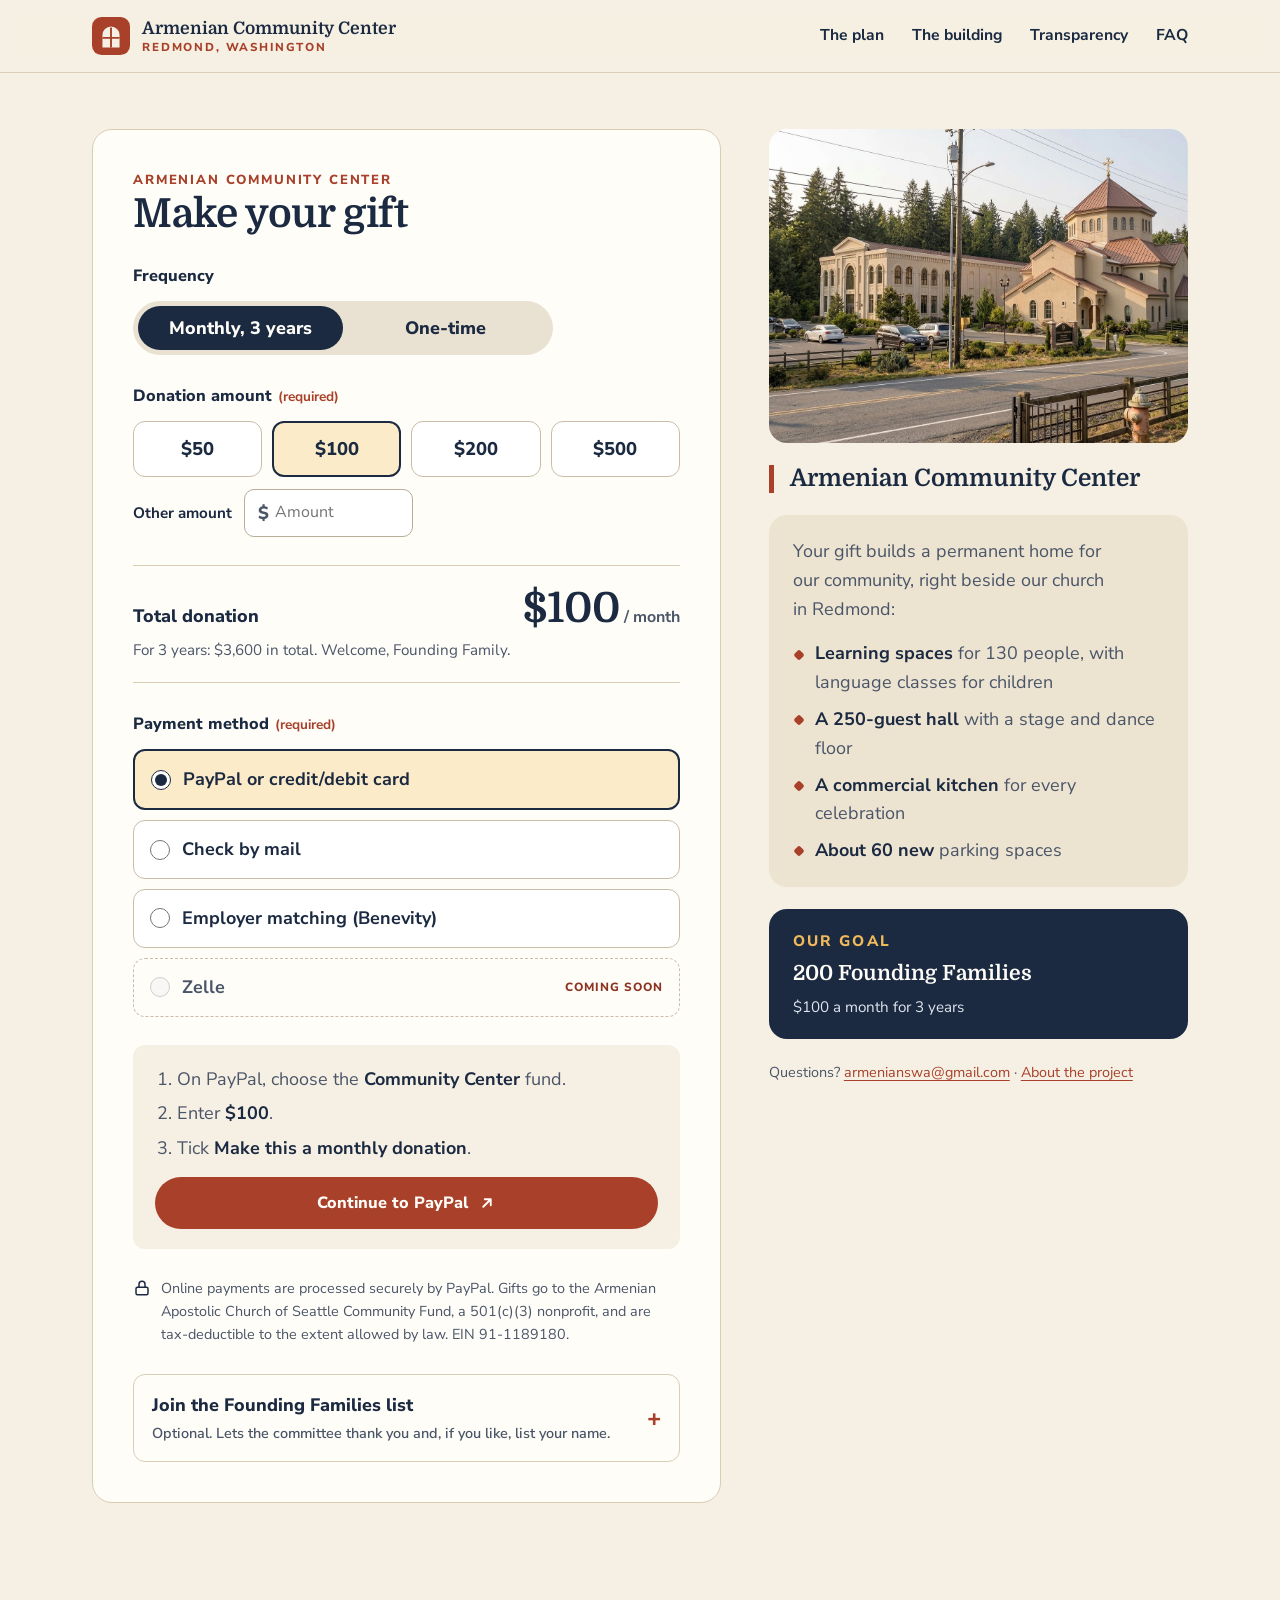
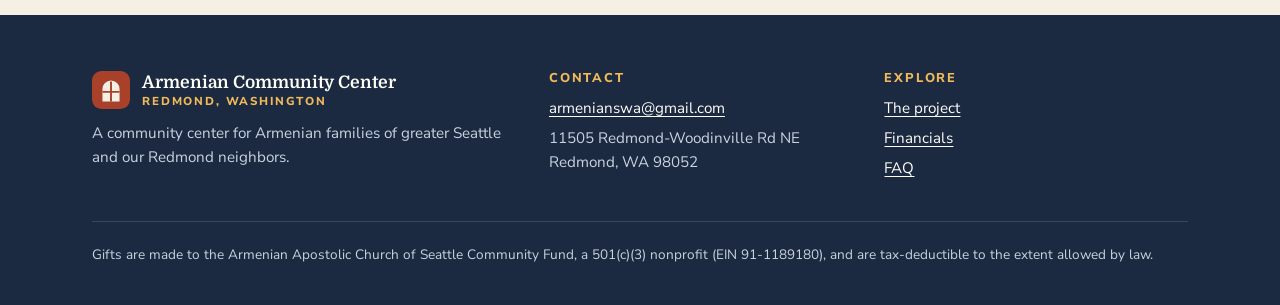
==== commit c29abeb5: "Add files via upload" ====
--- a/donate.html
+++ b/donate.html
@@ -4,7 +4,7 @@
   <meta charset="utf-8">
   <meta name="viewport" content="width=device-width, initial-scale=1">
   <title>Donate · Armenian Community Center in Redmond</title>
-  <meta name="description" content="Give to the new Armenian Community Center and School in Redmond, WA. Become a Founding Family with $100 a month for three years.">
+  <meta name="description" content="Give to the new Armenian Community Center in Redmond, WA. Become a Founding Family with $100 a month for three years.">
   <link rel="canonical" href="https://armenianheritagecenter.org/donate.html">
   <meta name="theme-color" content="#1b2a41">
 
@@ -48,7 +48,7 @@
 
       <!-- Payment form -->
       <section class="pay-card" aria-labelledby="pay-title">
-        <p class="eyebrow">Community Center &amp; School</p>
+        <p class="eyebrow">Armenian Community Center</p>
         <h1 id="pay-title">Make your gift</h1>
 
         <form class="form" id="pay-form" novalidate>
@@ -92,7 +92,7 @@
 
           <div class="panel show" id="panel-paypal">
             <ol>
-              <li>On PayPal, choose the <b>Armenian School and Community Center Fund</b>.</li>
+              <li>On PayPal, choose the <b>Community Center</b> fund.</li>
               <li>Enter <b data-fill="amount">$100</b>.</li>
               <li data-show="monthly">Tick <b>Make this a monthly donation</b>.</li>
             </ol>
@@ -105,7 +105,7 @@
           <div class="panel" id="panel-check">
             <p>Make your check for <b data-fill="amount">$100</b> payable to <b>Armenian Apostolic Church of Seattle</b> and write <b>Community Center</b> in the memo line.</p>
             <address class="address">
-              Attn: Community Center and School Fund<br>
+              Attn: Community Center Fund<br>
               11505 Redmond-Woodinville Rd NE<br>
               Redmond, WA 98052
             </address>
@@ -171,11 +171,11 @@
       <!-- Side panel -->
       <aside class="pay-side">
         <img src="assets/img/street.jpg" width="1195" height="896" alt="Street view rendering of the church with the new Community Center beside it">
-        <h2 class="side-title">Armenian Community Center &amp; School</h2>
+        <h2 class="side-title">Armenian Community Center</h2>
         <div class="side-box">
           <p>Your gift builds a permanent home for our community, right beside our church in Redmond:</p>
           <ul class="ticks">
-            <li><b>Classrooms</b> for 130 students</li>
+            <li><b>Learning spaces</b> for 130 people, with language classes for children</li>
             <li><b>A 250-guest hall</b> with a stage and dance floor</li>
             <li><b>A commercial kitchen</b> for every celebration</li>
             <li><b>About 60 new</b> parking spaces</li>
@@ -203,7 +203,7 @@
               <span class="brand-sub">Redmond, Washington</span>
             </span>
           </a>
-          <p>A Community Center and School for the Armenian community of greater Seattle.</p>
+          <p>A community center for Armenian families of greater Seattle and our Redmond neighbors.</p>
         </div>
         <div>
           <h3>Contact</h3>
@@ -217,7 +217,7 @@
           <ul>
             <li><a href="./">The project</a></li>
             <li><a href="./#transparency">Financials</a></li>
-            <li><a href="https://seattlearmenianschool.org/" rel="noopener">Seattle Armenian School</a></li>
+            <li><a href="./#faq">FAQ</a></li>
           </ul>
         </div>
       </div>
